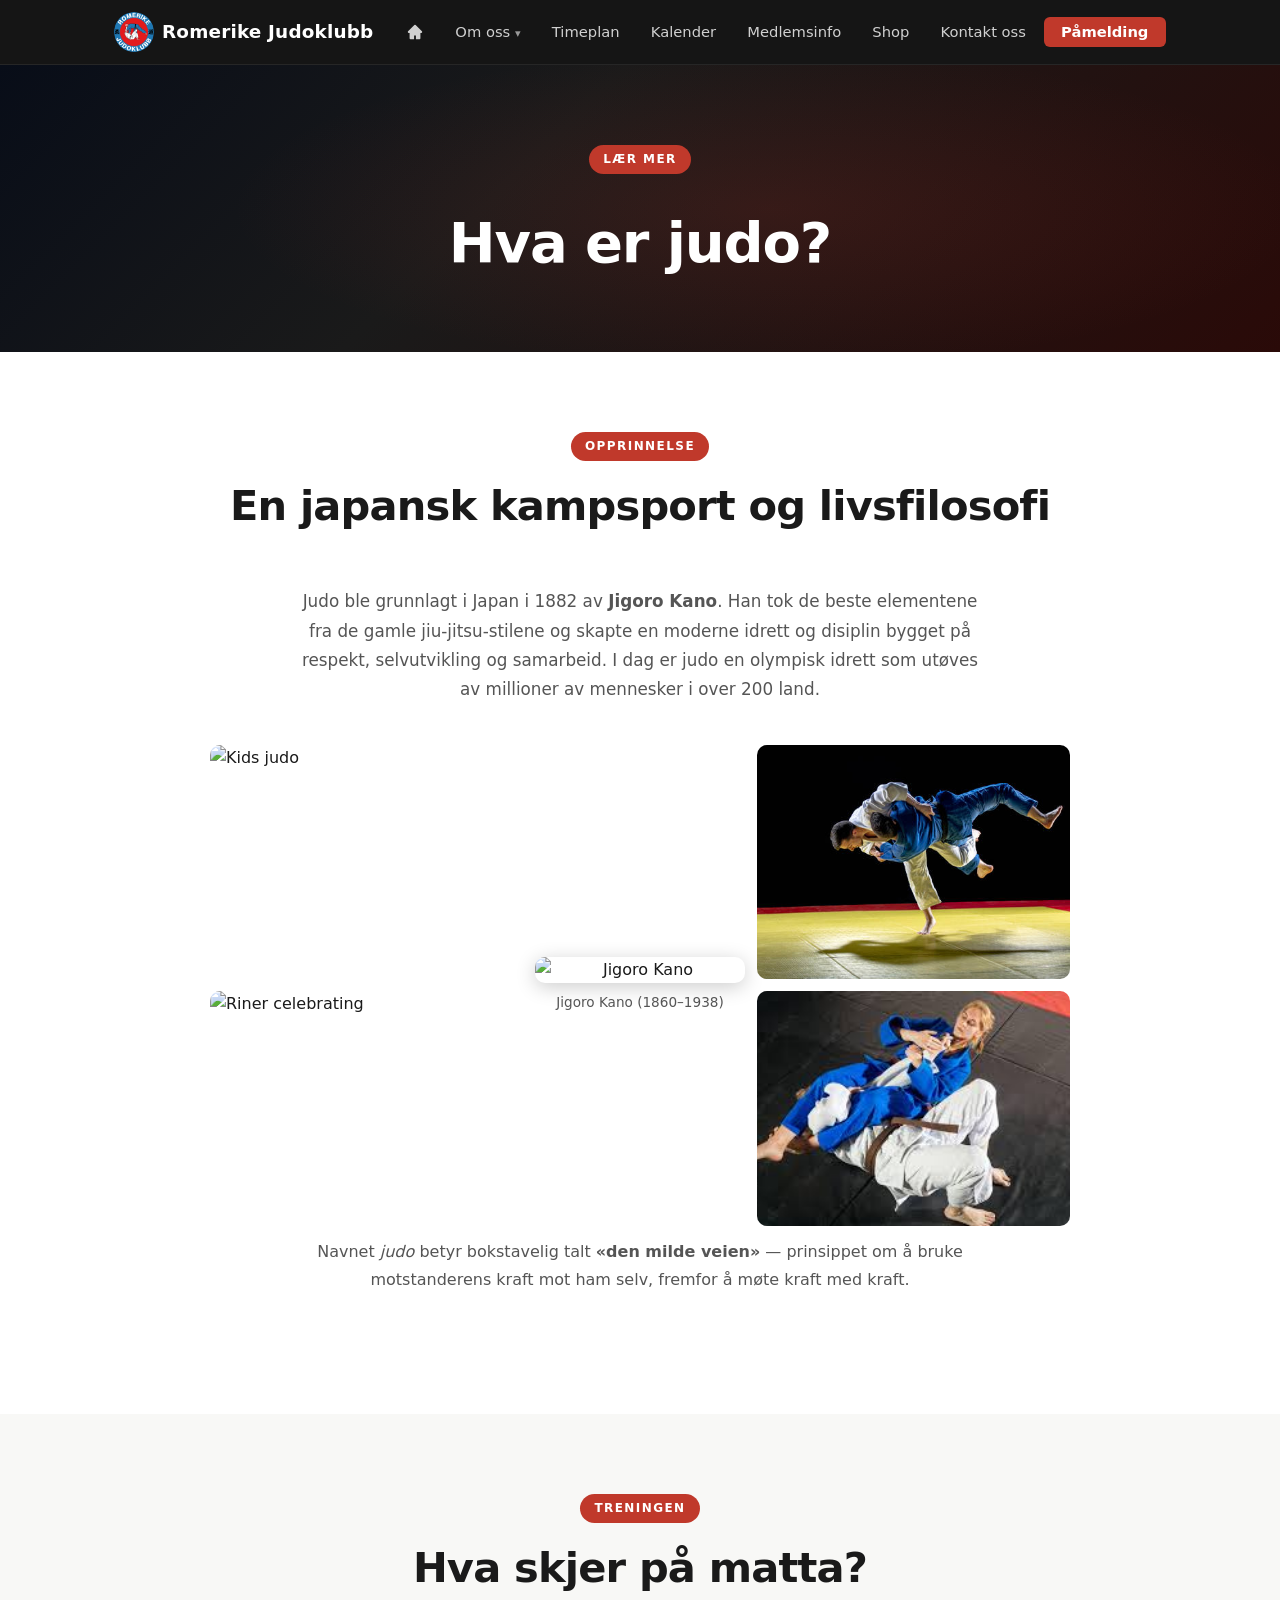
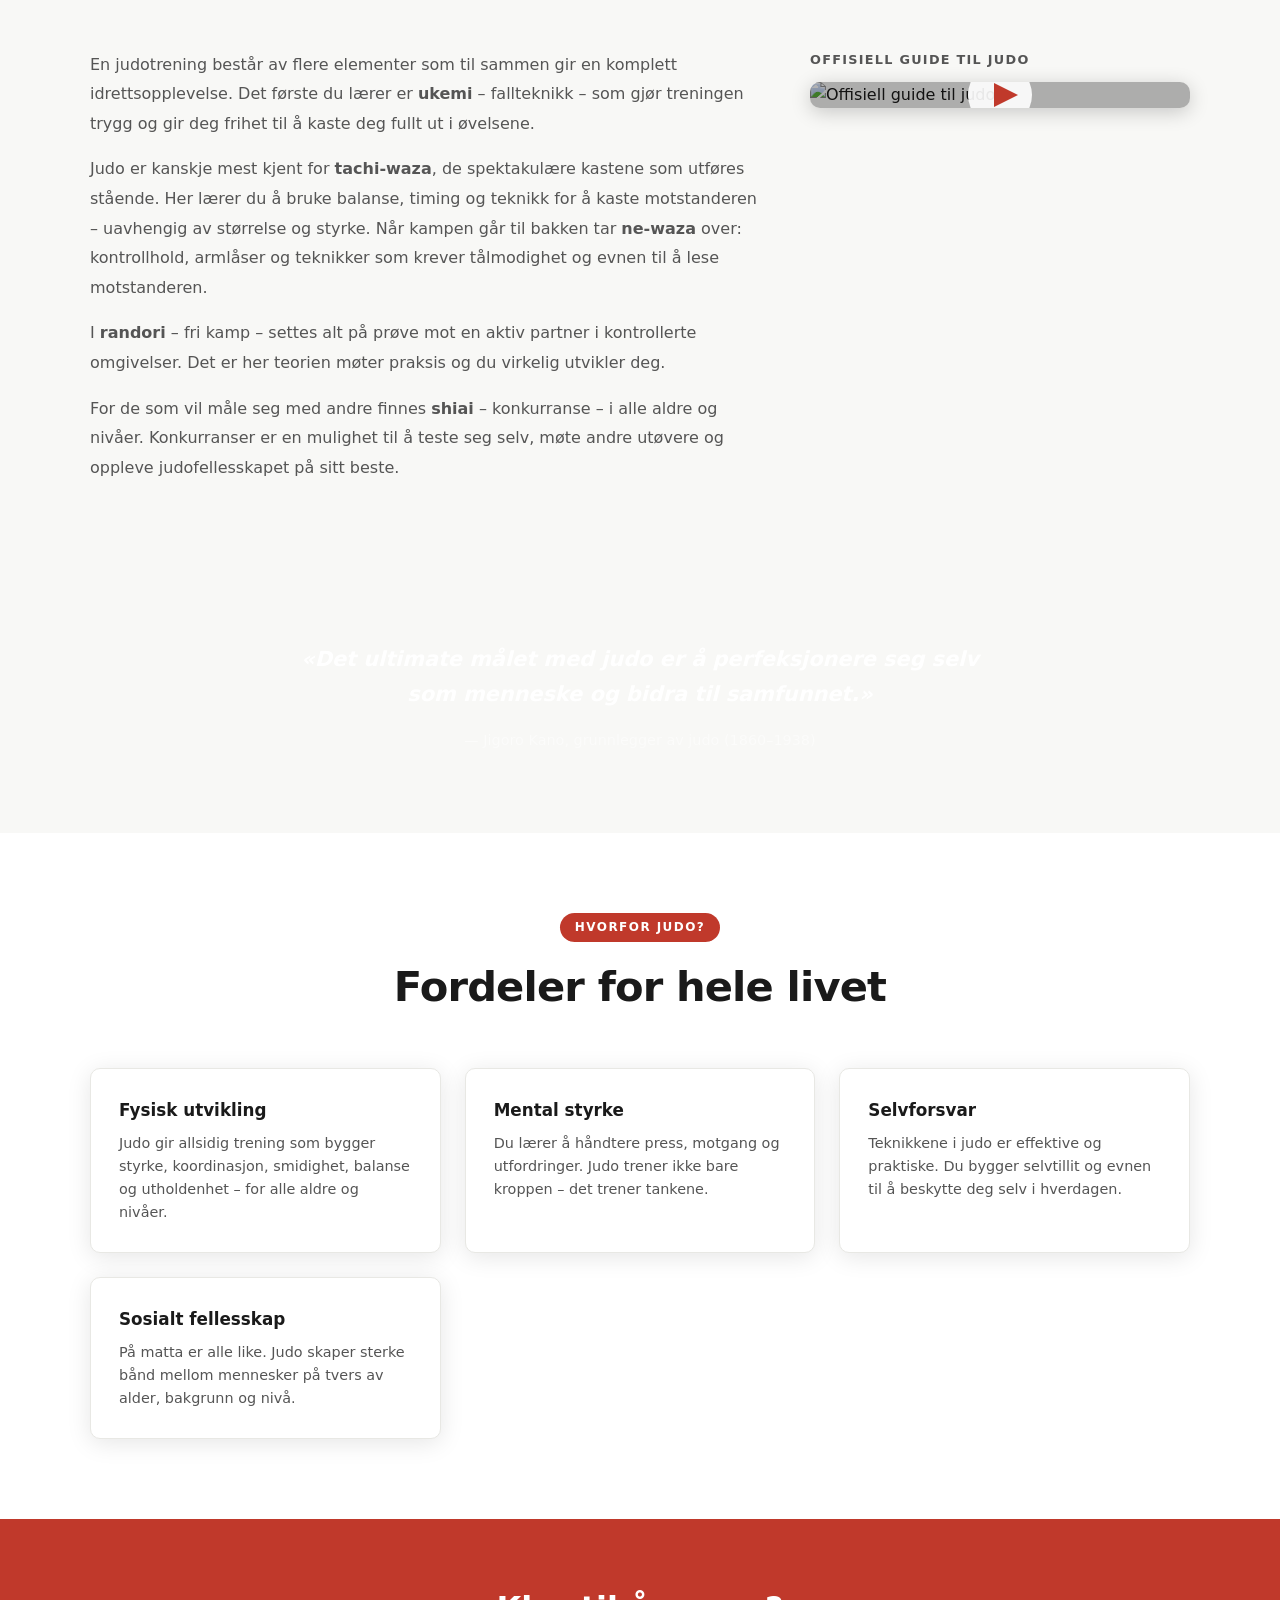
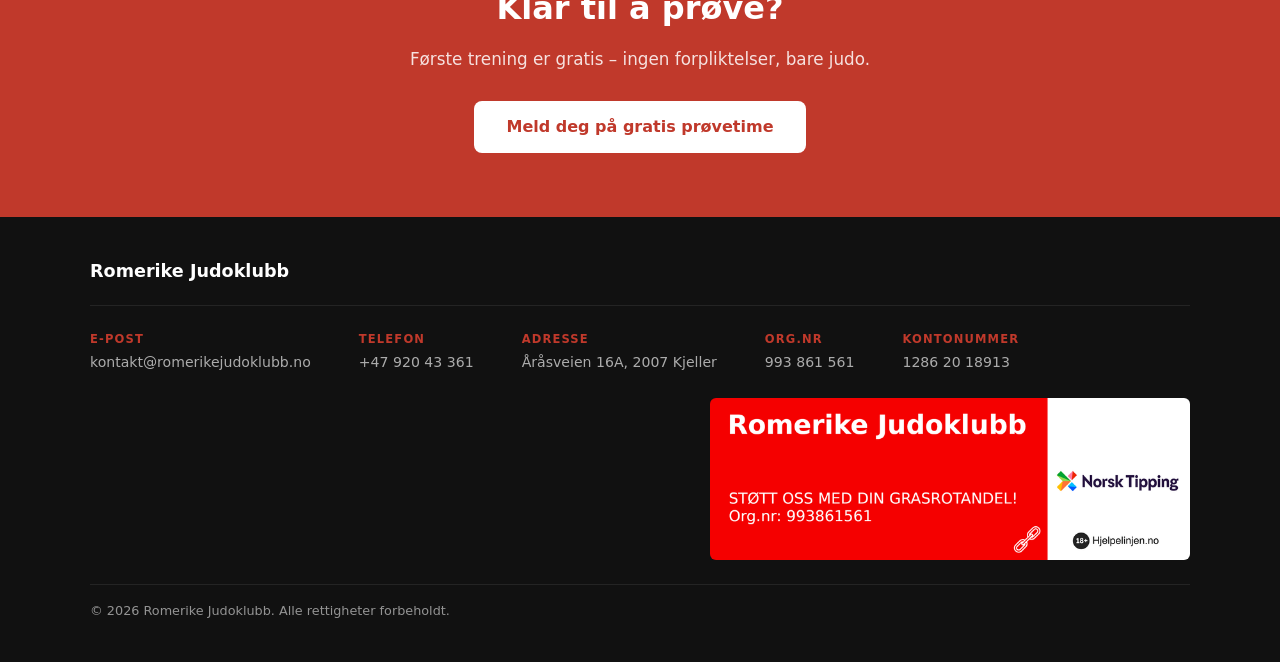
==== hva-er-judo.html @ b5ea3212 "Fix spelling: kasteinnene -> kastene" ====
<!DOCTYPE html>
<html lang="no">
<head>
  <meta charset="UTF-8" />
  <meta name="viewport" content="width=device-width, initial-scale=1.0" />
  <title>Hva er judo? – Romerike Judoklubb</title>
  <link rel="stylesheet" href="style.css" />
  <style>
    /* ── Founder photo gallery ── */
    .founder-gallery {
      display: flex;
      gap: 12px;
      align-items: center;
      justify-content: center;
      max-width: 860px;
      margin: 0 auto 12px;
    }

    .founder-side {
      display: flex;
      flex-direction: column;
      gap: 12px;
      flex: 1;
    }

    .founder-side img {
      width: 100%;
      border-radius: var(--radius);
      object-fit: cover;
      aspect-ratio: 4/3;
      display: block;
    }

    .founder-center {
      flex: 0 0 210px;
      text-align: center;
      margin: 0;
    }

    .founder-center img {
      width: 100%;
      border-radius: var(--radius);
      box-shadow: 0 4px 20px rgba(0,0,0,0.2);
      object-fit: cover;
      display: block;
    }

    .founder-center figcaption {
      margin-top: 0.6rem;
      font-size: 0.85rem;
      color: var(--grey);
    }

    .founder-bottom {
      text-align: center;
      max-width: 860px;
      margin: 0 auto 2.5rem;
    }

    .founder-bottom img {
      width: calc(50% - 6px);
      border-radius: var(--radius);
      object-fit: cover;
      aspect-ratio: 4/3;
    }

    @media (max-width: 600px) {
      .founder-gallery { flex-wrap: wrap; }
      .founder-center { flex: 0 0 160px; }
      .founder-bottom img { width: 100%; }
    }

    /* ── Training text + video split ── */
    .training-text-split {
      display: flex;
      gap: 3rem;
      align-items: flex-start;
    }

    .training-text p {
      color: var(--grey);
      font-size: 1rem;
      line-height: 1.85;
      margin-bottom: 1rem;
    }

    .training-text p:last-child { margin-bottom: 0; }

    .training-video {
      flex: 0 0 380px;
    }

    .training-video-label {
      font-size: 0.8rem;
      font-weight: 700;
      text-transform: uppercase;
      letter-spacing: 0.1em;
      color: var(--grey);
      margin-bottom: 0.75rem;
    }

    @media (max-width: 800px) {
      .training-text-split { flex-direction: column; }
      .training-video { flex: 0 0 auto; width: 100%; }
    }

    /* ── Etymology block ── */
    .etymology {
      display: flex;
      gap: 2rem;
      justify-content: center;
      flex-wrap: wrap;
      margin: 2.5rem 0;
    }

    .etymology-card {
      background: var(--dark);
      color: var(--white);
      border-radius: var(--radius);
      padding: 2rem 2.5rem;
      text-align: center;
      flex: 1;
      min-width: 200px;
      max-width: 260px;
    }

    .etymology-kanji {
      font-size: 3.5rem;
      font-weight: 900;
      color: var(--red);
      line-height: 1;
      margin-bottom: 0.5rem;
    }

    .etymology-word {
      font-size: 1.2rem;
      font-weight: 700;
      margin-bottom: 0.25rem;
    }

    .etymology-meaning {
      color: rgba(255,255,255,0.6);
      font-size: 0.9rem;
    }

    /* ── Values grid ── */
    .values-grid {
      display: grid;
      grid-template-columns: repeat(auto-fill, minmax(200px, 1fr));
      gap: 1.25rem;
    }

    .value-card {
      background: rgba(255,255,255,0.05);
      border: 1px solid rgba(255,255,255,0.08);
      border-radius: var(--radius);
      padding: 1.5rem;
      text-align: center;
    }

    .value-icon {
      font-size: 2rem;
      margin-bottom: 0.75rem;
    }

    .value-name {
      font-size: 1rem;
      font-weight: 700;
      color: var(--white);
      margin-bottom: 0.3rem;
    }

    .value-desc {
      font-size: 0.82rem;
      color: rgba(255,255,255,0.55);
      line-height: 1.5;
    }

    /* ── Training blocks ── */
    .training-grid {
      display: grid;
      grid-template-columns: repeat(auto-fill, minmax(260px, 1fr));
      gap: 1.5rem;
    }

    .training-card {
      background: var(--white);
      border: 1px solid var(--light-grey);
      border-radius: var(--radius);
      box-shadow: var(--shadow);
      padding: 1.75rem;
    }

    .training-card h3 {
      font-size: 1.05rem;
      font-weight: 800;
      margin-bottom: 0.5rem;
      color: var(--dark);
    }

    .training-card p {
      font-size: 0.9rem;
      color: var(--grey);
      line-height: 1.6;
    }

    .training-label {
      display: inline-block;
      background: var(--red);
      color: white;
      font-size: 0.7rem;
      font-weight: 700;
      padding: 0.15rem 0.6rem;
      border-radius: 20px;
      margin-bottom: 0.75rem;
      letter-spacing: 0.05em;
      text-transform: uppercase;
    }

    /* ── Founder quote ── */
    .founder-quote {
      max-width: 720px;
      margin: 0 auto;
      text-align: center;
    }

    .founder-quote blockquote {
      font-size: 1.3rem;
      font-weight: 600;
      line-height: 1.65;
      color: var(--white);
      margin-bottom: 1rem;
      font-style: italic;
    }

    .founder-quote cite {
      color: rgba(255,255,255,0.5);
      font-size: 0.9rem;
      font-style: normal;
    }

    /* ── CTA strip ── */
    .cta-strip {
      text-align: center;
      padding: 4rem 1.5rem;
      background: var(--red);
    }

    .cta-strip h2 {
      color: var(--white);
      font-size: 2rem;
      margin-bottom: 0.75rem;
    }

    .cta-strip p {
      color: rgba(255,255,255,0.85);
      margin-bottom: 1.75rem;
      font-size: 1.05rem;
    }

    .btn-white {
      background: var(--white);
      color: var(--red);
      font-weight: 700;
      padding: 0.8rem 2rem;
      border-radius: 8px;
      font-size: 1rem;
      display: inline-block;
      transition: opacity 0.2s;
    }

    .btn-white:hover { opacity: 0.9; }

    @media (max-width: 480px) {
      .values-grid { grid-template-columns: 1fr 1fr; }
      .training-grid { grid-template-columns: 1fr; }
      .etymology-card { max-width: 100%; }
      .founder-quote blockquote { font-size: 1.1rem; }
    }
  </style>
</head>
<body>

  <!-- NAVIGATION -->
  <nav id="navbar">
    <div class="nav-inner">
      <a class="logo" href="index.html">
        <img src="pictures/logo.webp" alt="Romerike Judoklubb" class="logo-img" />
        Romerike Judoklubb
      </a>
      <button class="burger" id="burger" aria-label="Meny">&#9776;</button>
      <ul class="nav-links" id="nav-links">
        <li><a href="index.html" class="nav-home" aria-label="Hjem"><svg xmlns="http://www.w3.org/2000/svg" width="18" height="18" viewBox="0 0 20 20" fill="currentColor" aria-hidden="true"><path d="M10.707 2.293a1 1 0 0 0-1.414 0l-7 7A1 1 0 0 0 3 11h1v6a1 1 0 0 0 1 1h4v-4h2v4h4a1 1 0 0 0 1-1v-6h1a1 1 0 0 0 .707-1.707l-7-7z"/></svg><span class="nav-home-text">Hjem</span></a></li>
        <li class="dropdown">
          <a href="index.html#om-oss" class="dropdown-toggle">Om oss <span class="dropdown-arrow">▾</span></a>
          <ul class="dropdown-menu">
            <li><a href="kurs.html">Partioversikt</a></li>
            <li><a href="team.html">Våre trenere</a></li>
            <li><a href="hva-er-judo.html">Hva er judo?</a></li>
          </ul>
        </li>
        <li><a href="index.html#treninger">Timeplan</a></li>
        <li><a href="kalender.html">Kalender</a></li>
        <li><a href="klubbinfo.html">Medlemsinfo</a></li>
        <li><a href="shop.html">Shop</a></li>
        <li><a href="index.html#kontakt">Kontakt oss</a></li>
        <li><a href="signup.html" class="btn-nav">Påmelding</a></li>
      </ul>
    </div>
  </nav>

  <!-- PAGE HEADER -->
  <div class="page-header">
    <span class="label">Lær mer</span>
    <h1>Hva er judo?</h1>
  </div>

  <!-- INTRO -->
  <section class="section">
    <div class="container">
      <div class="section-header">
        <span class="label">Opprinnelse</span>
        <h2>En japansk kampsport og livsfilosofi</h2>
      </div>
      <p style="max-width:680px;margin:0 auto 2.5rem;text-align:center;color:var(--grey);font-size:1.05rem;line-height:1.75">
        Judo ble grunnlagt i Japan i 1882 av <strong>Jigoro Kano</strong>. Han tok de beste elementene fra de gamle jiu-jitsu-stilene og skapte en moderne idrett og disiplin bygget på respekt, selvutvikling og samarbeid. I dag er judo en olympisk idrett som utøves av millioner av mennesker i over 200 land.
      </p>
      <div class="founder-gallery">
        <div class="founder-side">
          <img src="pictures/kids judo.jpg" alt="Kids judo" />
          <img src="pictures/Riner celebrating.jpg" alt="Riner celebrating" />
        </div>
        <figure class="founder-center">
          <img src="pictures/Portrait_of_late_Mr._Kano.jpg" alt="Jigoro Kano" />
          <figcaption>Jigoro Kano (1860–1938)</figcaption>
        </figure>
        <div class="founder-side">
          <img src="pictures/original.jpg" alt="Judo" />
          <img src="pictures/woman newaza.jpg" alt="Ne-waza" />
        </div>
      </div>


      <p style="max-width:680px;margin:0 auto 2.5rem;text-align:center;color:var(--grey);line-height:1.75">
        Navnet <em>judo</em> betyr bokstavelig talt <strong>«den milde veien»</strong> — prinsippet om å bruke motstanderens kraft mot ham selv, fremfor å møte kraft med kraft.
      </p>

    </div>
  </section>

  <!-- WHAT HAPPENS IN TRAINING -->
  <section class="section" style="background:var(--off-white,#f8f8f8)">
    <div class="container">
      <div class="section-header">
        <span class="label">Treningen</span>
        <h2>Hva skjer på matta?</h2>
      </div>
      <div class="training-text-split">
        <div class="training-text">
          <p>En judotrening består av flere elementer som til sammen gir en komplett idrettsopplevelse. Det første du lærer er <strong>ukemi</strong> – fallteknikk – som gjør treningen trygg og gir deg frihet til å kaste deg fullt ut i øvelsene.</p>
          <p>Judo er kanskje mest kjent for <strong>tachi-waza</strong>, de spektakulære kastene som utføres stående. Her lærer du å bruke balanse, timing og teknikk for å kaste motstanderen – uavhengig av størrelse og styrke. Når kampen går til bakken tar <strong>ne-waza</strong> over: kontrollhold, armlåser og teknikker som krever tålmodighet og evnen til å lese motstanderen.</p>
          <p>I <strong>randori</strong> – fri kamp – settes alt på prøve mot en aktiv partner i kontrollerte omgivelser. Det er her teorien møter praksis og du virkelig utvikler deg.</p>
          <p>For de som vil måle seg med andre finnes <strong>shiai</strong> – konkurranse – i alle aldre og nivåer. Konkurranser er en mulighet til å teste seg selv, møte andre utøvere og oppleve judofellesskapet på sitt beste.</p>
        </div>
        <div class="training-video">
          <p class="training-video-label">Offisiell guide til judo</p>
          <a href="https://youtu.be/pgfKasoI5yc?si=udXyjwF_jrz9IgHr" target="_blank" rel="noopener"
             style="display:block;position:relative;border-radius:var(--radius);overflow:hidden;box-shadow:0 4px 20px rgba(0,0,0,0.2);">
            <img src="https://img.youtube.com/vi/pgfKasoI5yc/maxresdefault.jpg" alt="Offisiell guide til judo"
                 style="width:100%;display:block;" />
            <span style="position:absolute;inset:0;display:flex;align-items:center;justify-content:center;background:rgba(0,0,0,0.3);">
              <svg width="64" height="64" viewBox="0 0 64 64" fill="none" xmlns="http://www.w3.org/2000/svg">
                <circle cx="32" cy="32" r="32" fill="rgba(255,255,255,0.9)"/>
                <polygon points="26,20 50,32 26,44" fill="#c0392b"/>
              </svg>
            </span>
          </a>
        </div>
      </div>
    </div>
  </section>


  <!-- FOUNDER QUOTE -->
  <section class="section section-dark">
    <div class="container">
      <div class="founder-quote">
        <blockquote>
          «Det ultimate målet med judo er å perfeksjonere seg selv som menneske og bidra til samfunnet.»
        </blockquote>
        <cite>— Jigoro Kano, grunnlegger av judo (1860–1938)</cite>
      </div>
    </div>
  </section>


  <!-- BENEFITS -->
  <section class="section">
    <div class="container">
      <div class="section-header">
        <span class="label">Hvorfor judo?</span>
        <h2>Fordeler for hele livet</h2>
      </div>
      <div class="training-grid">
        <div class="training-card">
          <h3>Fysisk utvikling</h3>
          <p>Judo gir allsidig trening som bygger styrke, koordinasjon, smidighet, balanse og utholdenhet – for alle aldre og nivåer.</p>
        </div>
        <div class="training-card">
          <h3>Mental styrke</h3>
          <p>Du lærer å håndtere press, motgang og utfordringer. Judo trener ikke bare kroppen – det trener tankene.</p>
        </div>
        <div class="training-card">
          <h3>Selvforsvar</h3>
          <p>Teknikkene i judo er effektive og praktiske. Du bygger selvtillit og evnen til å beskytte deg selv i hverdagen.</p>
        </div>
        <div class="training-card">
          <h3>Sosialt fellesskap</h3>
          <p>På matta er alle like. Judo skaper sterke bånd mellom mennesker på tvers av alder, bakgrunn og nivå.</p>
        </div>
      </div>
    </div>
  </section>

  <!-- CTA -->
  <div class="cta-strip">
    <h2>Klar til å prøve?</h2>
    <p>Første trening er gratis – ingen forpliktelser, bare judo.</p>
    <a href="signup.html" class="btn-white">Meld deg på gratis prøvetime</a>
  </div>

  <!-- FOOTER -->
  <footer>
    <div class="container footer-inner">
      <div class="footer-top">
        <div class="footer-logo">Romerike Judoklubb</div>
      </div>
      <div class="footer-contact">
        <div class="footer-contact-item">
          <span class="footer-contact-label">E-post</span>
          <a href="mailto:kontakt@romerikejudoklubb.no">kontakt@romerikejudoklubb.no</a>
        </div>
        <div class="footer-contact-item">
          <span class="footer-contact-label">Telefon</span>
          <a href="tel:+4792043361">+47 920 43 361</a>
        </div>
        <div class="footer-contact-item">
          <span class="footer-contact-label">Adresse</span>
          <span>Åråsveien 16A, 2007 Kjeller</span>
        </div>
        <div class="footer-contact-item">
          <span class="footer-contact-label">Org.nr</span>
          <span>993 861 561</span>
        </div>
        <div class="footer-contact-item">
          <span class="footer-contact-label">Kontonummer</span>
          <span>1286 20 18913</span>
        </div>
      </div>
      <a href="https://www.norsk-tipping.no/grasrotandelen/din-mottaker/993861561" target="_blank" rel="noopener" class="footer-grasrot">
        <img src="pictures/Grasrot+Plakat+Liggende.webp" alt="Støtt oss med din Grasrotandel – Norsk Tipping" />
      </a>
      <p class="footer-copy">&copy; 2026 Romerike Judoklubb. Alle rettigheter forbeholdt.</p>
    </div>
  </footer>

  <script src="script.js"></script>
</body>
</html>
---- style.css ----
/* ===== RESET & BASE ===== */
*, *::before, *::after { box-sizing: border-box; margin: 0; padding: 0; }

:root {
  --red:    #c0392b;
  --red-dk: #96281b;
  --white:  #ffffff;
  --off-white: #f8f8f6;
  --dark:   #1a1a1a;
  --dark2:  #111111;
  --grey:   #555555;
  --light-grey: #e8e8e4;
  --radius: 10px;
  --shadow: 0 4px 24px rgba(0,0,0,0.10);
}

html { scroll-behavior: smooth; }

body {
  font-family: 'Segoe UI', system-ui, sans-serif;
  color: var(--dark);
  background: var(--white);
  line-height: 1.6;
}

a { color: inherit; text-decoration: none; }
img { max-width: 100%; }

/* ===== NAVBAR ===== */
#navbar {
  position: sticky;
  top: 0;
  z-index: 100;
  background: rgba(17, 17, 17, 0.98);
  border-bottom: 1px solid rgba(255,255,255,0.07);
}

.nav-inner {
  max-width: 1100px; margin: 0 auto;
  display: flex; align-items: center; justify-content: space-between;
  padding: 0 1.5rem; height: 64px;
}

.logo {
  color: var(--white); font-weight: 700; font-size: 1.15rem;
  display: flex; align-items: center; gap: 0.5rem;
  letter-spacing: 0.01em;
}

.logo-icon { color: var(--red); font-size: 0.7rem; }

.logo-img { height: 40px; width: 40px; object-fit: contain; border-radius: 50%; }

.nav-links {
  display: flex; align-items: center; gap: 0.25rem;
  list-style: none;
}

.nav-links a {
  color: rgba(255,255,255,0.8); padding: 0.4rem 0.85rem;
  border-radius: 6px; font-size: 0.92rem; transition: color 0.2s;
}

.nav-links a:hover { color: var(--white); }

.dropdown { position: relative; }

.dropdown-arrow { font-size: 0.7rem; opacity: 0.7; }

.dropdown-menu {
  display: none;
  position: absolute;
  top: 100%;
  left: 0;
  background: rgba(17,17,17,0.98);
  border: 1px solid rgba(255,255,255,0.08);
  border-radius: 8px;
  padding: 0.4rem 0;
  padding-top: 12px;
  min-width: 160px;
  list-style: none;
  z-index: 200;
  box-shadow: 0 8px 24px rgba(0,0,0,0.4);
}

.dropdown:hover .dropdown-menu { display: block; }

.dropdown-menu a {
  display: block;
  padding: 0.5rem 1rem;
  color: rgba(255,255,255,0.8);
  font-size: 0.9rem;
  white-space: nowrap;
  border-radius: 0;
}

.dropdown-menu a:hover {
  color: var(--white);
  background: rgba(255,255,255,0.06);
}

.nav-home { display: flex !important; align-items: center; gap: 0.4rem; }
.nav-home svg { flex-shrink: 0; }
.nav-home-text { display: none; }

.btn-nav {
  background: var(--red) !important; color: var(--white) !important;
  padding: 0.4rem 1.1rem !important; border-radius: 6px !important;
  font-weight: 600 !important;
}

.btn-nav:hover { background: var(--red-dk) !important; }

.burger {
  display: none; background: none; border: none;
  color: white; font-size: 1.5rem; cursor: pointer;
}

/* ===== BUTTONS ===== */
.btn {
  display: inline-block; padding: 0.75rem 1.8rem;
  border-radius: 8px; font-weight: 600; font-size: 1rem;
  cursor: pointer; transition: all 0.2s;
}

.btn-primary {
  background: var(--red); color: var(--white);
}
.btn-primary:hover { background: var(--red-dk); transform: translateY(-1px); }

.btn-outline {
  background: transparent; color: var(--white);
  border: 2px solid rgba(255,255,255,0.7);
}
.btn-outline:hover { border-color: white; background: rgba(255,255,255,0.08); }

.btn-outline-red {
  background: transparent; color: var(--red);
  border: 2px solid var(--red);
}
.btn-outline-red:hover { background: var(--red); color: var(--white); }

/* ===== HERO ===== */
#hero {
  position: relative;
  min-height: 100vh;
  display: flex; align-items: center; justify-content: center;
  background:
    linear-gradient(to bottom, rgba(0,0,0,0.35) 0%, rgba(0,0,0,0.6) 100%),
    url('pictures/Hero.jpeg') center/cover no-repeat;
  overflow: hidden;
}

.hero-content {
  position: relative; z-index: 2;
  text-align: center;
  padding: 2rem 1.5rem;
  max-width: 700px;
}

.hero-sub {
  color: var(--red); font-size: 0.95rem; font-weight: 600;
  letter-spacing: 0.15em; text-transform: uppercase; margin-bottom: 0.75rem;
}

.hero-content h1 {
  font-size: clamp(2.8rem, 7vw, 5.5rem);
  font-weight: 900; color: var(--white);
  line-height: 1.05; margin-bottom: 1.25rem;
  letter-spacing: -0.02em;
}

.hero-desc {
  color: rgba(255,255,255,0.75); font-size: 1.1rem;
  margin-bottom: 2.25rem; line-height: 1.7;
}

.hero-btns { display: flex; gap: 1rem; justify-content: center; flex-wrap: wrap; }

.hero-scroll {
  position: absolute; bottom: 2rem; left: 50%; transform: translateX(-50%);
  color: rgba(255,255,255,0.3); font-size: 1.4rem;
  animation: bounce 2s infinite;
}

@keyframes bounce {
  0%, 100% { transform: translateX(-50%) translateY(0); }
  50% { transform: translateX(-50%) translateY(8px); }
}

/* ===== SECTION BASE ===== */
.section { padding: 5rem 1.5rem; }
.section-dark { background: var(--off-white); }

.container { max-width: 1100px; margin: 0 auto; }
.container-wide { max-width: 1400px; margin: 0 auto; }

.section-header {
  text-align: center; margin-bottom: 3rem;
}

.label {
  display: inline-block;
  background: var(--red); color: white;
  font-size: 0.75rem; font-weight: 700;
  letter-spacing: 0.12em; text-transform: uppercase;
  padding: 0.3rem 0.9rem; border-radius: 20px;
  margin-bottom: 0.75rem;
}

.section-header h2 {
  font-size: clamp(1.8rem, 4vw, 2.6rem);
  font-weight: 800; letter-spacing: -0.02em;
}

/* ===== ABOUT ===== */
.about-grid {
  display: grid; grid-template-columns: 1fr 1fr; gap: 4rem;
  align-items: start;
}

.about-text p { color: var(--grey); margin-bottom: 1rem; }

.checkmarks { list-style: none; margin-top: 1.25rem; }
.checkmarks li {
  padding: 0.35rem 0; padding-left: 1.6rem; position: relative;
  color: var(--dark); font-weight: 500;
}
.checkmarks li::before {
  content: '✓'; position: absolute; left: 0;
  color: var(--red); font-weight: 700;
}

.about-stats {
  display: grid; grid-template-columns: 1fr 1fr; gap: 1.25rem;
}

.stat {
  background: var(--off-white); border-radius: var(--radius);
  padding: 1.5rem 1.25rem; text-align: center;
  border: 1px solid var(--light-grey);
}

.stat-num {
  display: block; font-size: 2.4rem; font-weight: 900;
  color: var(--red); line-height: 1;
}

.stat-label {
  display: block; font-size: 0.82rem; color: var(--grey);
  margin-top: 0.4rem; font-weight: 500;
}

/* ===== SCHEDULE ===== */
.schedule {
  display: grid;
  grid-template-columns: repeat(7, 1fr);
  gap: 1.25rem;
  overflow-x: auto;
  padding-bottom: 0.5rem;
}

.schedule-card {
  min-width: 130px;
}

.schedule-card {
  background: var(--white); border-radius: var(--radius);
  box-shadow: var(--shadow); overflow: hidden;
  border: 1px solid var(--light-grey);
}

.day {
  background: var(--dark2); color: var(--white);
  padding: 0.75rem 1.1rem; font-weight: 700; font-size: 0.95rem;
  letter-spacing: 0.03em;
}

.sessions { padding: 0.75rem 1.1rem; display: flex; flex-direction: column; gap: 0.75rem; }

.session { border-left: 3px solid var(--red); padding-left: 0.75rem; }

.time {
  display: block; font-size: 0.78rem; color: var(--grey);
  font-weight: 600; margin-bottom: 0.15rem;
}

.class-name { font-size: 0.88rem; font-weight: 600; }

/* ===== CARDS ===== */
.cards {
  display: grid; grid-template-columns: repeat(auto-fill, minmax(230px, 1fr));
  gap: 1.5rem;
}

.card {
  background: var(--white); border: 1px solid var(--light-grey);
  border-radius: var(--radius); padding: 2rem 1.5rem;
  box-shadow: var(--shadow); transition: transform 0.2s, box-shadow 0.2s;
  text-align: center;
}

.card:hover { transform: translateY(-4px); box-shadow: 0 8px 32px rgba(0,0,0,0.13); }

.card-icon { font-size: 2.2rem; margin-bottom: 0.75rem; }
.card h3 { font-size: 1.15rem; font-weight: 700; margin-bottom: 0.25rem; }
.card-age {
  display: inline-block; background: var(--red); color: white;
  font-size: 0.72rem; font-weight: 700; padding: 0.2rem 0.7rem;
  border-radius: 20px; margin-bottom: 0.75rem;
}
.card p { color: var(--grey); font-size: 0.9rem; line-height: 1.6; }

/* ===== NEWS ===== */
.news-grid {
  display: grid; grid-template-columns: repeat(auto-fill, minmax(280px, 1fr));
  gap: 1.5rem;
}

.news-card {
  background: var(--white); border-radius: var(--radius);
  padding: 1.75rem; box-shadow: var(--shadow);
  border: 1px solid var(--light-grey); transition: transform 0.2s;
}
.news-card:hover { transform: translateY(-3px); }

.news-date {
  font-size: 0.75rem; font-weight: 700; color: var(--red);
  text-transform: uppercase; letter-spacing: 0.1em; margin-bottom: 0.5rem;
}

.news-card h3 { font-size: 1.05rem; font-weight: 700; margin-bottom: 0.6rem; }
.news-card p { color: var(--grey); font-size: 0.9rem; margin-bottom: 1rem; }
.news-link { color: var(--red); font-weight: 600; font-size: 0.88rem; }
.news-link:hover { text-decoration: underline; }

/* ===== CONTACT ===== */
.contact-grid {
  display: grid; grid-template-columns: 1fr 1.4fr; gap: 4rem;
  align-items: start;
}

.contact-grid--form-only {
  grid-template-columns: 1fr;
  max-width: 600px;
  margin: 0 auto;
}

.contact-item {
  display: flex; gap: 1rem; align-items: flex-start;
  margin-bottom: 1.75rem;
}

.contact-icon { font-size: 1.4rem; flex-shrink: 0; margin-top: 0.1rem; }

.contact-item strong { display: block; font-weight: 700; margin-bottom: 0.2rem; }
.contact-item p, .contact-item a { color: var(--grey); font-size: 0.95rem; }
.contact-item a:hover { color: var(--red); }

.contact-form { display: flex; flex-direction: column; gap: 1.1rem; }

.form-group { display: flex; flex-direction: column; gap: 0.35rem; }

.form-group label { font-weight: 600; font-size: 0.88rem; }

.form-group input,
.form-group textarea {
  border: 1.5px solid var(--light-grey); border-radius: 8px;
  padding: 0.7rem 1rem; font-size: 0.95rem; font-family: inherit;
  transition: border-color 0.2s; background: var(--white);
  resize: vertical;
}

.form-group input:focus,
.form-group textarea:focus {
  outline: none; border-color: var(--red);
  box-shadow: 0 0 0 3px rgba(192,57,43,0.1);
}

.form-success {
  display: none; color: #2e7d32; font-weight: 600; font-size: 0.92rem;
}

/* ===== FOOTER ===== */
footer {
  background: var(--dark2); color: rgba(255,255,255,0.55);
  padding: 2.5rem 1.5rem;
}

.footer-inner {
  display: flex; flex-direction: column;
  gap: 1.5rem;
}

.footer-top {
  display: flex; align-items: center; justify-content: space-between;
  flex-wrap: wrap; gap: 1rem;
  padding-bottom: 1.25rem;
  border-bottom: 1px solid rgba(255,255,255,0.08);
}

.footer-logo {
  color: var(--white); font-weight: 800; font-size: 1.1rem;
}

.footer-links { display: flex; gap: 1.5rem; flex-wrap: wrap; }
.footer-links a { font-size: 0.88rem; transition: color 0.2s; }
.footer-links a:hover { color: var(--white); }

.footer-contact {
  display: flex; flex-wrap: wrap; gap: 1.25rem 3rem;
}

.footer-contact-item {
  display: flex; flex-direction: column; gap: 0.2rem;
}

.footer-contact-label {
  font-size: 0.72rem; font-weight: 700; text-transform: uppercase;
  letter-spacing: 0.1em; color: var(--red);
}

.footer-contact-item a,
.footer-contact-item span:not(.footer-contact-label) {
  font-size: 0.88rem; color: rgba(255,255,255,0.65);
}

.footer-contact-item a:hover { color: var(--white); }

.footer-grasrot {
  display: block;
  max-width: 480px;
  margin-left: auto;
  border-radius: 6px;
  overflow: hidden;
  transition: opacity 0.2s;
}
.footer-grasrot:hover { opacity: 0.85; }
.footer-grasrot img { width: 100%; display: block; }

.footer-copy {
  font-size: 0.8rem;
  padding-top: 1rem;
  border-top: 1px solid rgba(255,255,255,0.08);
}


/* ===== ABOUT IMAGE ===== */
.about-img-wrap {
  position: relative; border-radius: var(--radius); overflow: hidden;
}

.about-img-placeholder {
  width: 100%; aspect-ratio: 4/3;
  background: linear-gradient(135deg, #1a1a1a, #2d2d2d);
  border-radius: var(--radius); overflow: hidden;
  position: relative; display: flex; align-items: center; justify-content: center;
}

.about-img {
  position: absolute; inset: 0; width: 100%; height: 100%;
  object-fit: cover; object-position: center;
  border-radius: var(--radius);
}

.about-img[src=""] { display: none; }

.about-stats-overlay {
  display: grid; grid-template-columns: 1fr 1fr; gap: 1px;
  margin-top: 1.25rem;
}

.about-stats-overlay .stat {
  background: var(--dark); color: white;
  border-radius: 0; padding: 1.25rem 1rem; text-align: center;
  border: none;
}

.about-stats-overlay .stat:first-child { border-radius: var(--radius) 0 0 var(--radius); }
.about-stats-overlay .stat:last-child  { border-radius: 0 var(--radius) var(--radius) 0; }

.about-stats-overlay .stat-num { color: var(--red); }
.about-stats-overlay .stat-label { color: rgba(255,255,255,0.6); }

/* ===== GALLERY ===== */
.gallery {
  display: grid;
  grid-template-columns: 2fr 1fr 1fr;
  grid-template-rows: 260px 260px;
  gap: 10px;
}

.gallery-item {
  position: relative; overflow: hidden; border-radius: var(--radius);
  background: linear-gradient(135deg, #1a1a1a, #2d2d2d);
  display: flex; align-items: center; justify-content: center;
  cursor: pointer;
}

.gallery-item img {
  position: absolute; inset: 0; width: 100%; height: 100%;
  object-fit: cover; object-position: center;
  transition: transform 0.4s ease;
}

.gallery-item img[src=""] { display: none; }

.gallery-item:hover img { transform: scale(1.06); }

.gallery-large {
  grid-row: 1 / 3;
}

/* ===== IMG HINT (shown when no image) ===== */
.img-hint {
  position: relative; z-index: 1;
  color: rgba(255,255,255,0.4); font-size: 0.82rem; font-weight: 500;
  pointer-events: none; text-align: center; padding: 0.5rem;
}



/* ===== SUB-PAGE HEADER ===== */
.page-header {
  background: linear-gradient(135deg, #080d18 0%, #1a1a1a 40%, #2a0a08 100%);
  padding: 5rem 1.5rem 4rem;
  text-align: center;
  position: relative;
}

.page-header::before {
  content: '';
  position: absolute; inset: 0;
  background: radial-gradient(ellipse 60% 80% at 60% 50%, rgba(192,57,43,0.15) 0%, transparent 70%);
}

.page-header .label,
.page-header h1 { position: relative; z-index: 1; }

.page-header h1 {
  font-size: clamp(2rem, 5vw, 3.5rem);
  font-weight: 900; color: var(--white);
  letter-spacing: -0.02em; margin-top: 0.75rem;
}

/* ===== ANIMATIONS ===== */
.fade-in {
  opacity: 0; transform: translateY(20px);
  transition: opacity 0.5s ease, transform 0.5s ease;
}
.fade-in.visible { opacity: 1; transform: translateY(0); }

/* ===== RESPONSIVE ===== */
@media (max-width: 768px) {
  .about-grid { grid-template-columns: 1fr; gap: 2.5rem; }
  .contact-grid { grid-template-columns: 1fr; gap: 2.5rem; }
  .gallery {
    grid-template-columns: 1fr 1fr;
    grid-template-rows: 180px 180px 180px;
  }
  .gallery-large { grid-row: auto; }

  .nav-links {
    display: none; flex-direction: column;
    position: absolute; top: 64px; left: 0; right: 0;
    background: rgba(17,17,17,0.98);
    padding: 1rem 1.5rem 1.5rem;
    gap: 0.25rem;
  }

  .nav-links.open { display: flex; }
  .nav-links a { display: block; padding: 0.6rem 0.85rem; }
  .burger { display: block; }
  .nav-home-text { display: inline; }

  .dropdown-menu {
    display: none;
    position: static;
    background: transparent;
    border: none;
    box-shadow: none;
    padding: 0;
    padding-left: 1rem;
  }
  .dropdown:hover .dropdown-menu { display: none; }
  .dropdown.open .dropdown-menu { display: block; }
  .dropdown-menu a { font-size: 0.88rem; opacity: 0.85; }
  .dropdown-toggle { text-align: center; width: 100%; }
}

@media (max-width: 768px) {
  .hero-content { padding: 2rem 1.5rem; }
}

@media (max-width: 480px) {
  .about-stats { grid-template-columns: 1fr 1fr; }
  .hero-btns { flex-direction: column; align-items: center; }
}
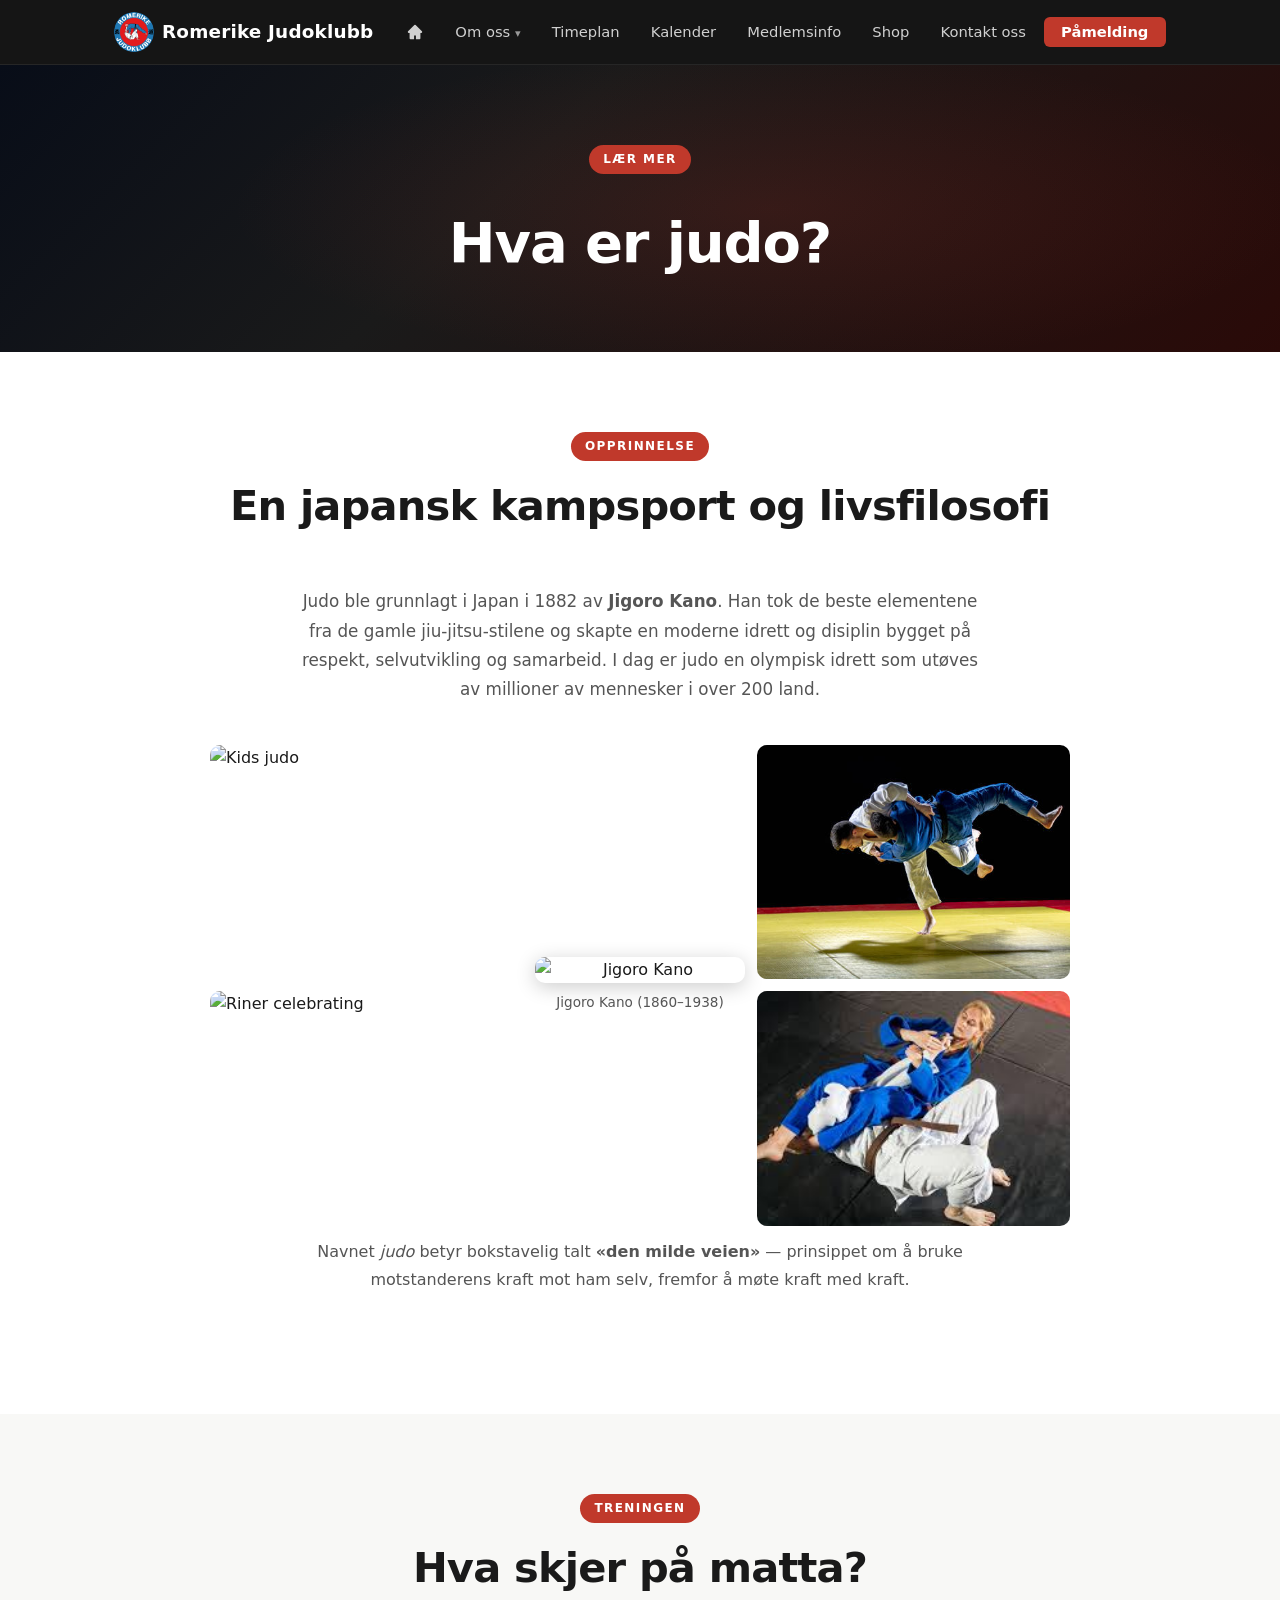
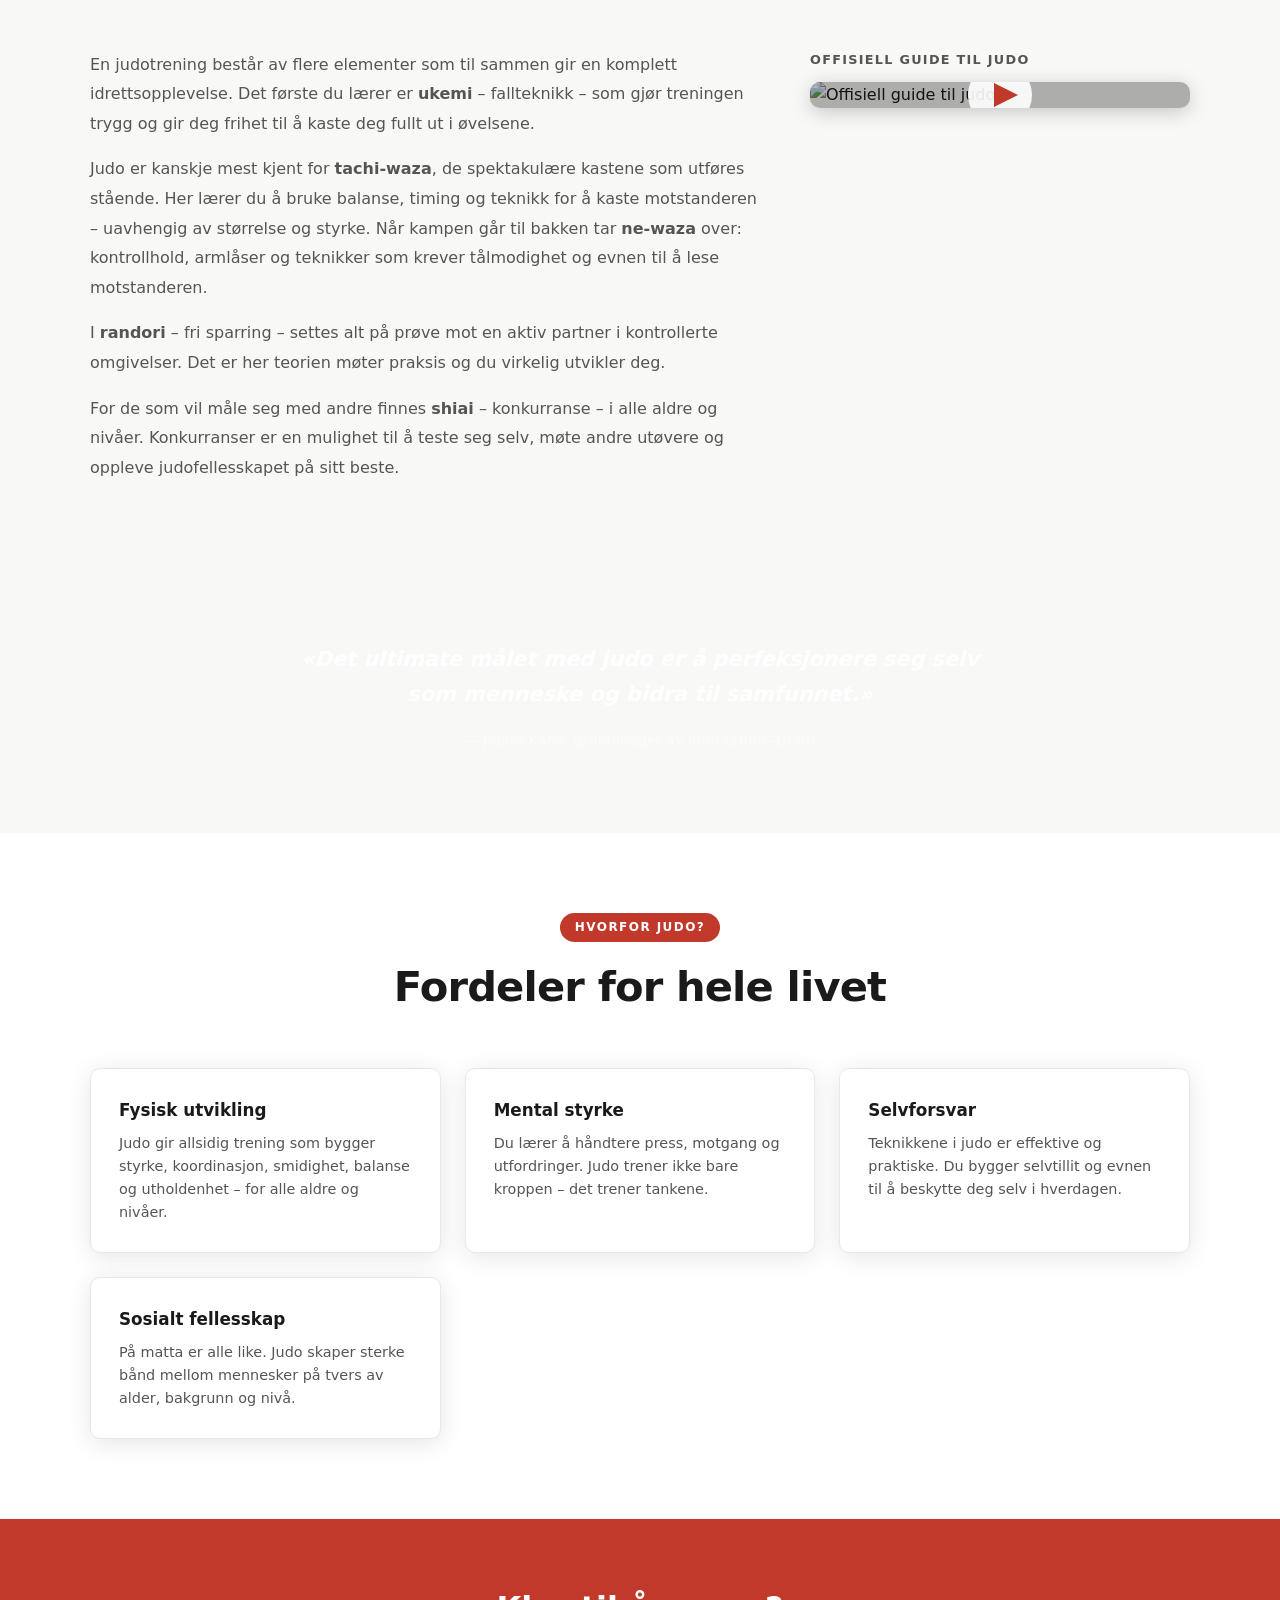
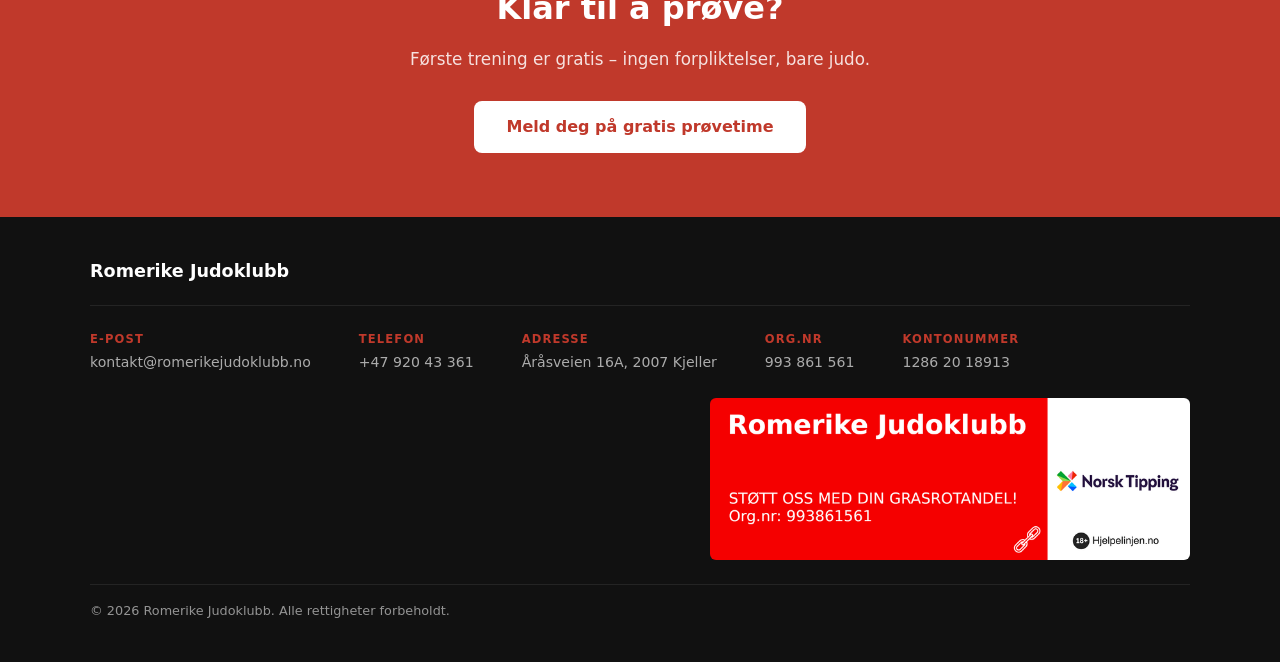
==== commit 658eb9ce: "Correct randori translation: fri kamp -> fri sparring" ====
--- a/hva-er-judo.html
+++ b/hva-er-judo.html
@@ -359,7 +359,7 @@
         <div class="training-text">
           <p>En judotrening består av flere elementer som til sammen gir en komplett idrettsopplevelse. Det første du lærer er <strong>ukemi</strong> – fallteknikk – som gjør treningen trygg og gir deg frihet til å kaste deg fullt ut i øvelsene.</p>
           <p>Judo er kanskje mest kjent for <strong>tachi-waza</strong>, de spektakulære kastene som utføres stående. Her lærer du å bruke balanse, timing og teknikk for å kaste motstanderen – uavhengig av størrelse og styrke. Når kampen går til bakken tar <strong>ne-waza</strong> over: kontrollhold, armlåser og teknikker som krever tålmodighet og evnen til å lese motstanderen.</p>
-          <p>I <strong>randori</strong> – fri kamp – settes alt på prøve mot en aktiv partner i kontrollerte omgivelser. Det er her teorien møter praksis og du virkelig utvikler deg.</p>
+          <p>I <strong>randori</strong> – fri sparring – settes alt på prøve mot en aktiv partner i kontrollerte omgivelser. Det er her teorien møter praksis og du virkelig utvikler deg.</p>
           <p>For de som vil måle seg med andre finnes <strong>shiai</strong> – konkurranse – i alle aldre og nivåer. Konkurranser er en mulighet til å teste seg selv, møte andre utøvere og oppleve judofellesskapet på sitt beste.</p>
         </div>
         <div class="training-video">
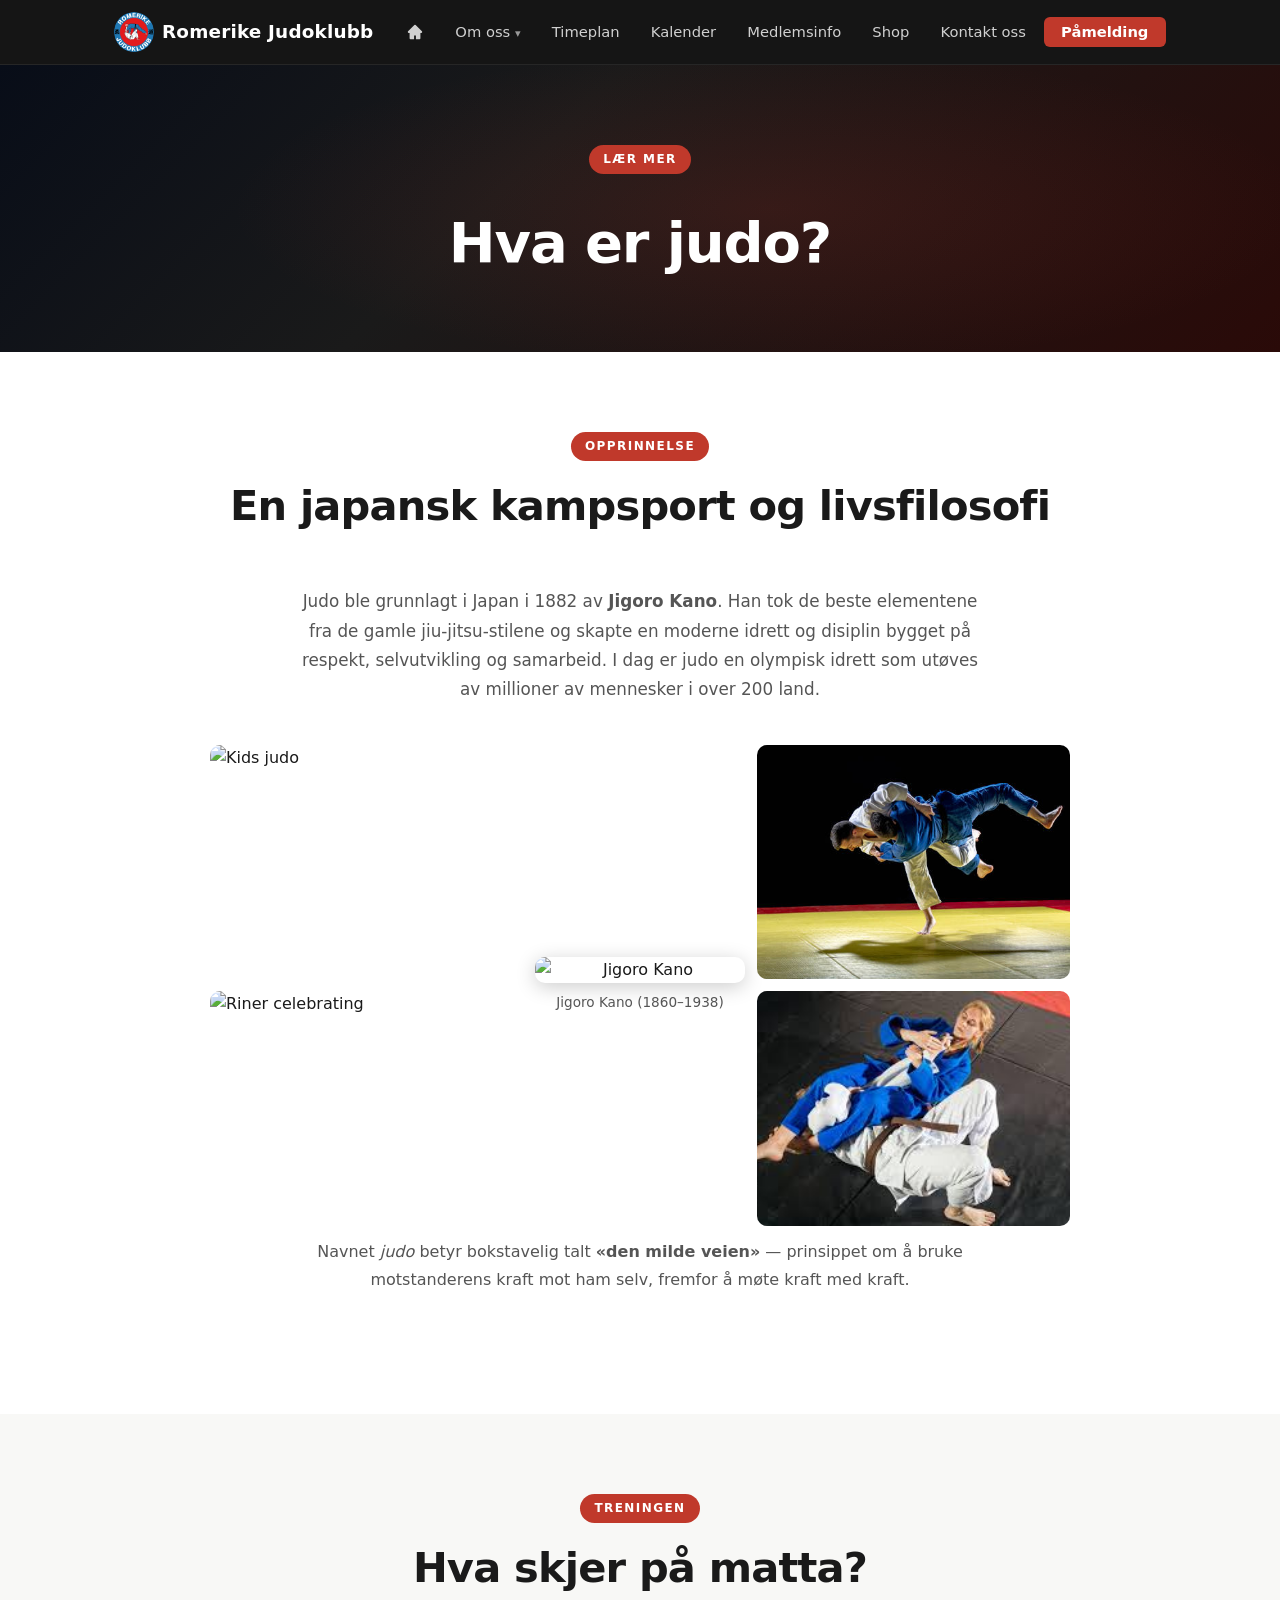
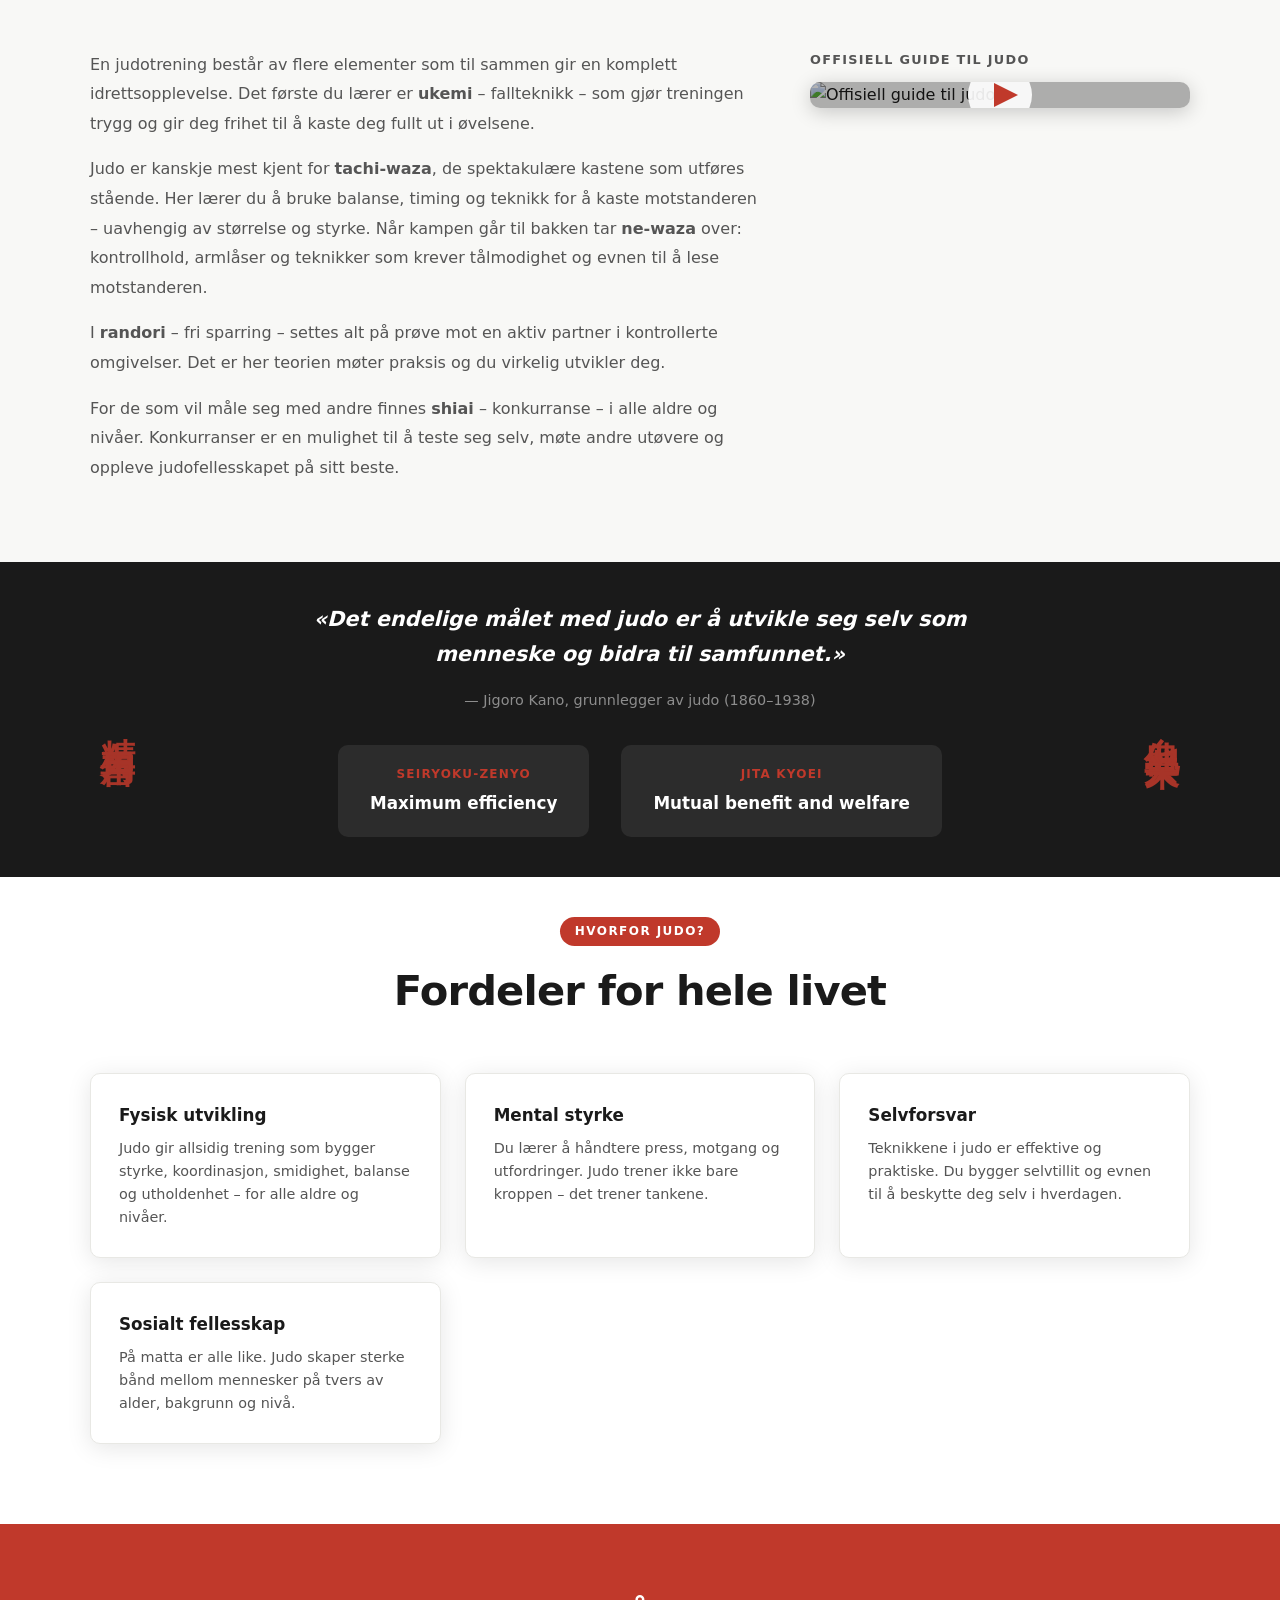
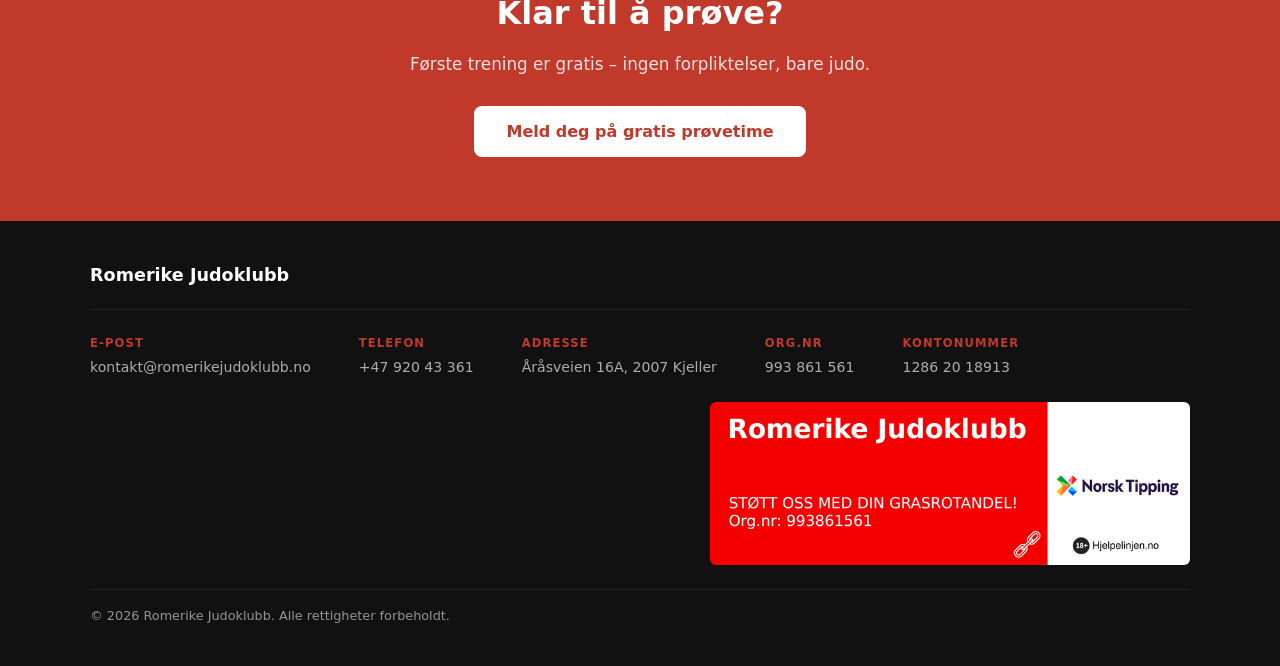
==== commit f0a2e8a6: "Restore timeplan background, keep quotes section dark via inline style" ====
--- a/hva-er-judo.html
+++ b/hva-er-judo.html
@@ -382,20 +382,33 @@
 
 
   <!-- FOUNDER QUOTE -->
-  <section class="section section-dark">
+  <section class="section" style="padding: 2.5rem 1.5rem; background: var(--dark);">
     <div class="container">
-      <div class="founder-quote">
-        <blockquote>
-          «Det ultimate målet med judo er å perfeksjonere seg selv som menneske og bidra til samfunnet.»
-        </blockquote>
-        <cite>— Jigoro Kano, grunnlegger av judo (1860–1938)</cite>
+      <div style="display:flex;align-items:center;gap:2.5rem;justify-content:center;">
+        <div style="writing-mode:vertical-rl;font-size:2.2rem;font-weight:900;color:var(--red);letter-spacing:0.15em;opacity:0.85;">精力善用</div>
+        <div class="founder-quote">
+          <blockquote>
+            «Det endelige målet med judo er å utvikle seg selv som menneske og bidra til samfunnet.»
+          </blockquote>
+          <cite>— Jigoro Kano, grunnlegger av judo (1860–1938)</cite>
+          <div style="display:flex;gap:2rem;justify-content:center;flex-wrap:wrap;margin-top:2rem;">
+            <div style="background:rgba(255,255,255,0.08);border-radius:var(--radius);padding:1.25rem 2rem;text-align:center;">
+              <div style="color:var(--red);font-size:0.75rem;font-weight:700;text-transform:uppercase;letter-spacing:0.1em;margin-bottom:0.4rem;">Seiryoku-Zenyo</div>
+              <div style="color:var(--white);font-size:1.05rem;font-weight:700;">Maximum efficiency</div>
+            </div>
+            <div style="background:rgba(255,255,255,0.08);border-radius:var(--radius);padding:1.25rem 2rem;text-align:center;">
+              <div style="color:var(--red);font-size:0.75rem;font-weight:700;text-transform:uppercase;letter-spacing:0.1em;margin-bottom:0.4rem;">Jita Kyoei</div>
+              <div style="color:var(--white);font-size:1.05rem;font-weight:700;">Mutual benefit and welfare</div>
+            </div>
+          </div>
+        </div>
+        <div style="writing-mode:vertical-lr;font-size:2.2rem;font-weight:900;color:var(--red);letter-spacing:0.15em;opacity:0.85;">自他共栄</div>
       </div>
     </div>
   </section>
 
-
   <!-- BENEFITS -->
-  <section class="section">
+  <section class="section" style="padding-top: 2.5rem;">
     <div class="container">
       <div class="section-header">
         <span class="label">Hvorfor judo?</span>
--- a/style.css
+++ b/style.css
@@ -145,14 +145,25 @@
   position: relative;
   min-height: 100vh;
   display: flex; align-items: center; justify-content: center;
-  background:
-    linear-gradient(to bottom, rgba(0,0,0,0.35) 0%, rgba(0,0,0,0.6) 100%),
-    url('pictures/Hero.jpeg') center/cover no-repeat;
+  background: #080d18;
   overflow: hidden;
 }
 
+.hero-bg {
+  position: absolute; inset: 0;
+  width: 100%; height: 100%;
+  object-fit: cover; object-position: center top;
+  z-index: 0;
+}
+
+.hero-overlay {
+  position: absolute; inset: 0;
+  background: linear-gradient(to bottom, rgba(0,0,0,0.35) 0%, rgba(0,0,0,0.6) 100%);
+  z-index: 1;
+}
+
 .hero-content {
-  position: relative; z-index: 2;
+  position: relative; z-index: 3;
   text-align: center;
   padding: 2rem 1.5rem;
   max-width: 700px;
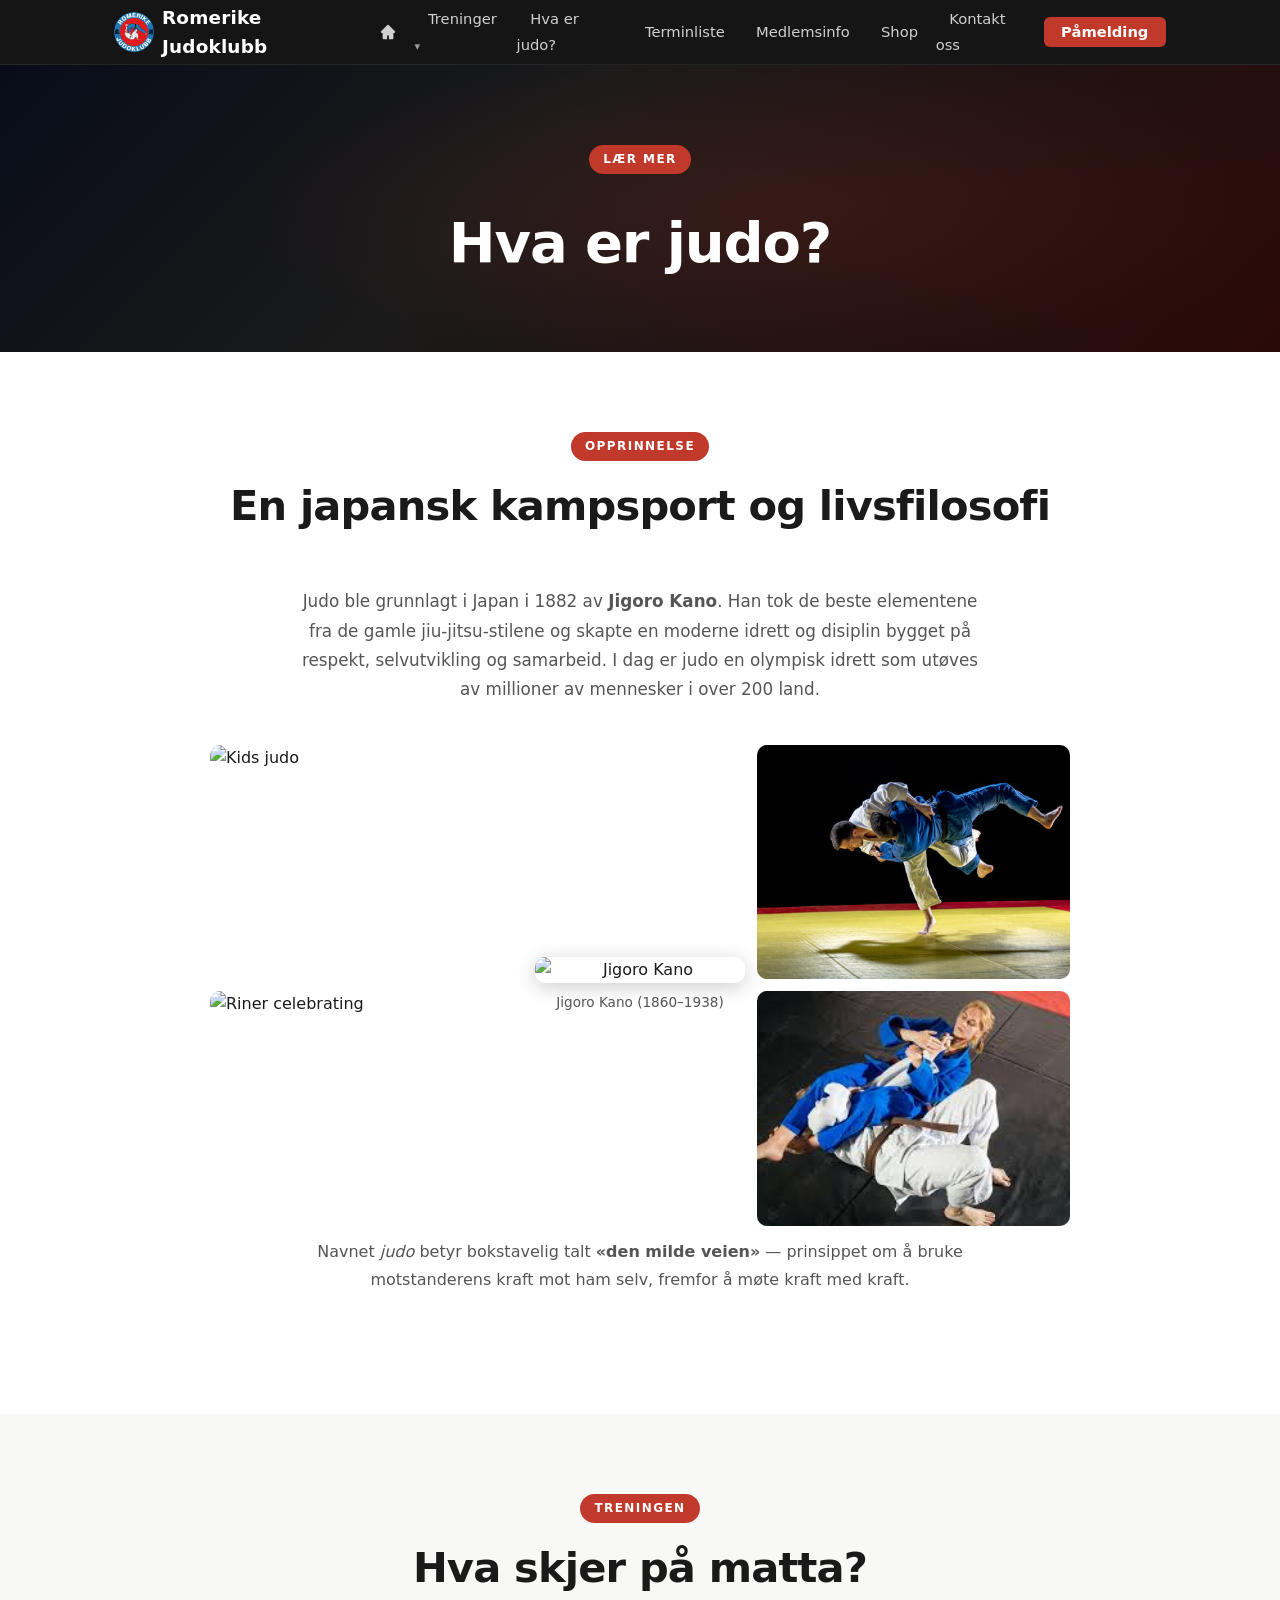
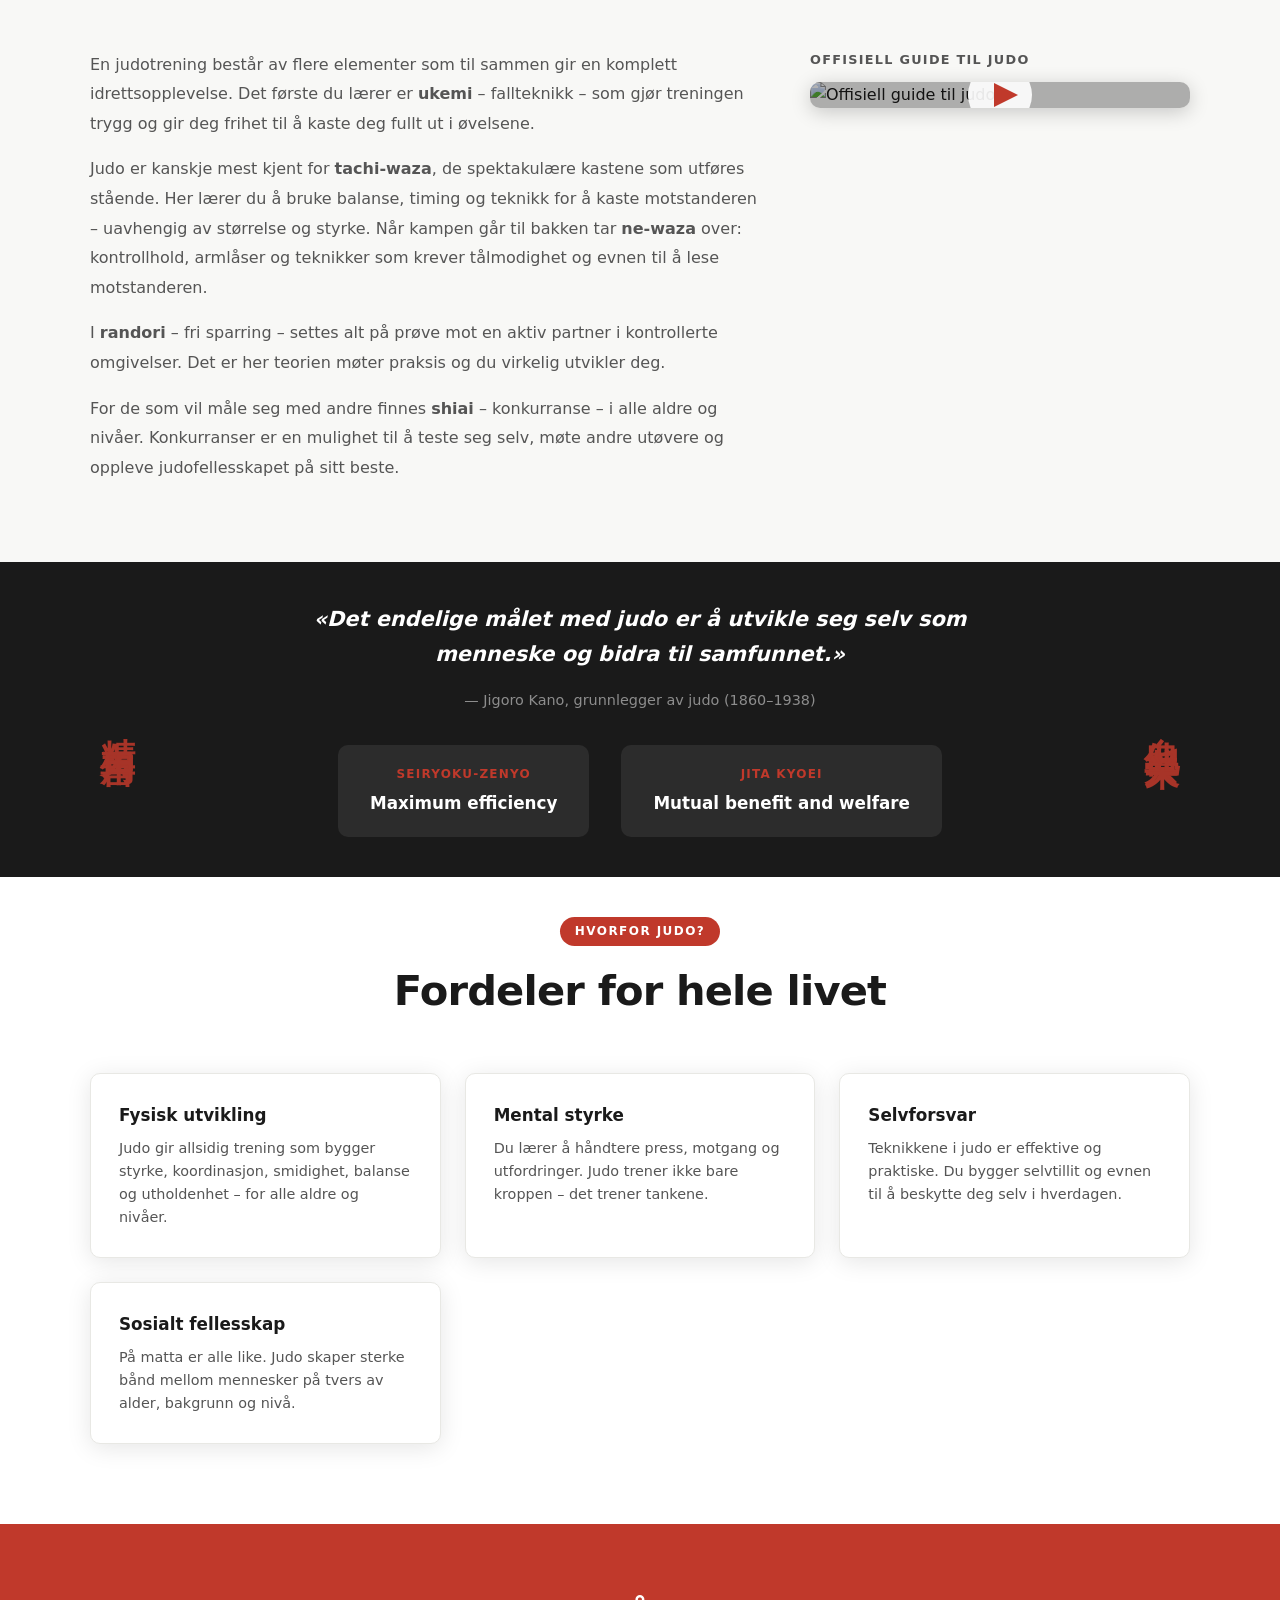
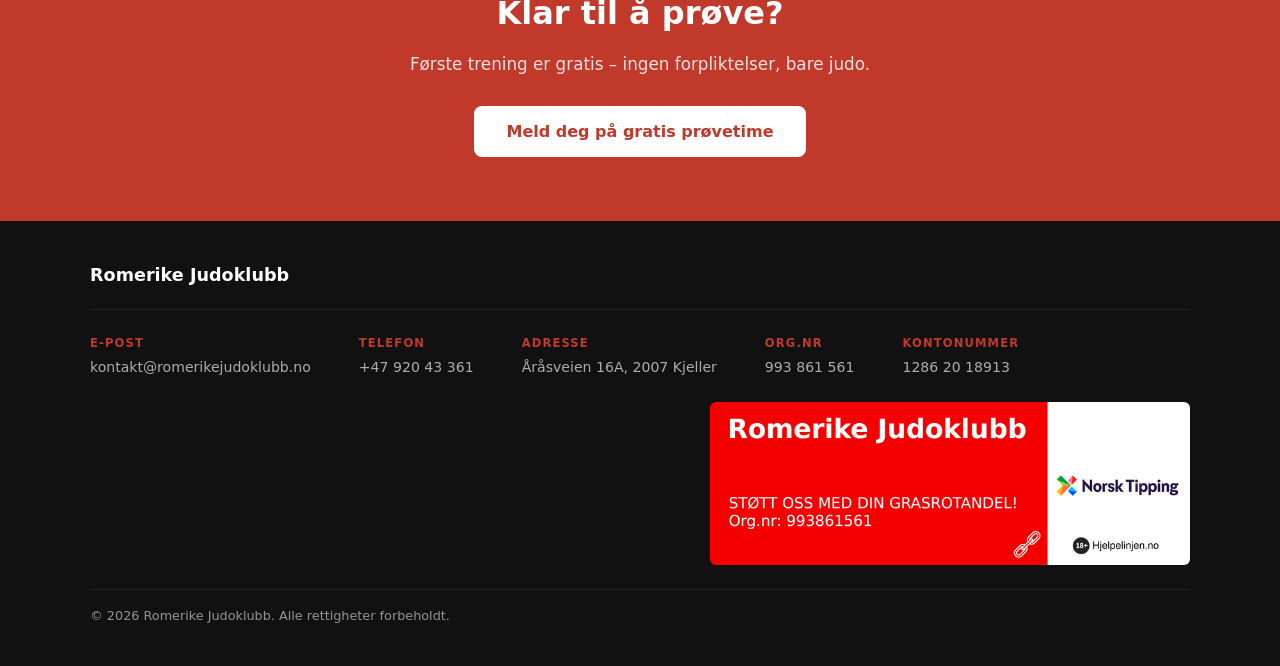
==== commit b301aa65: "Add favicon to all pages" ====
--- a/hva-er-judo.html
+++ b/hva-er-judo.html
@@ -5,6 +5,7 @@
   <meta name="viewport" content="width=device-width, initial-scale=1.0" />
   <title>Hva er judo? – Romerike Judoklubb</title>
   <link rel="stylesheet" href="style.css" />
+  <link rel="icon" href="pictures/logo.webp" type="image/webp">
   <style>
     /* ── Founder photo gallery ── */
     .founder-gallery {
@@ -292,15 +293,15 @@
       <ul class="nav-links" id="nav-links">
         <li><a href="index.html" class="nav-home" aria-label="Hjem"><svg xmlns="http://www.w3.org/2000/svg" width="18" height="18" viewBox="0 0 20 20" fill="currentColor" aria-hidden="true"><path d="M10.707 2.293a1 1 0 0 0-1.414 0l-7 7A1 1 0 0 0 3 11h1v6a1 1 0 0 0 1 1h4v-4h2v4h4a1 1 0 0 0 1-1v-6h1a1 1 0 0 0 .707-1.707l-7-7z"/></svg><span class="nav-home-text">Hjem</span></a></li>
         <li class="dropdown">
-          <a href="index.html#om-oss" class="dropdown-toggle">Om oss <span class="dropdown-arrow">▾</span></a>
+          <a href="index.html#treninger" class="dropdown-toggle">Treninger <span class="dropdown-arrow">▾</span></a>
           <ul class="dropdown-menu">
+            <li><a href="index.html#treninger">Timeplan</a></li>
             <li><a href="kurs.html">Partioversikt</a></li>
             <li><a href="team.html">Våre trenere</a></li>
-            <li><a href="hva-er-judo.html">Hva er judo?</a></li>
           </ul>
         </li>
-        <li><a href="index.html#treninger">Timeplan</a></li>
-        <li><a href="kalender.html">Kalender</a></li>
+        <li><a href="hva-er-judo.html">Hva er judo?</a></li>
+        <li><a href="kalender.html">Terminliste</a></li>
         <li><a href="klubbinfo.html">Medlemsinfo</a></li>
         <li><a href="shop.html">Shop</a></li>
         <li><a href="index.html#kontakt">Kontakt oss</a></li>
--- a/style.css
+++ b/style.css
@@ -14,13 +14,19 @@
   --shadow: 0 4px 24px rgba(0,0,0,0.10);
 }
 
-html { scroll-behavior: smooth; }
+html {
+  scroll-behavior: smooth;
+  overflow-x: clip;
+  width: 100%;
+}
 
 body {
   font-family: 'Segoe UI', system-ui, sans-serif;
   color: var(--dark);
   background: var(--white);
   line-height: 1.6;
+  overflow-x: clip;
+  width: 100%;
 }
 
 a { color: inherit; text-decoration: none; }
@@ -459,6 +465,11 @@
 /* ===== ABOUT IMAGE ===== */
 .about-img-wrap {
   position: relative; border-radius: var(--radius); overflow: hidden;
+  grid-row: 1 / 3;
+}
+
+.about-btns {
+  display: flex; flex-direction: column; gap: 0.75rem; align-self: start;
 }
 
 .about-img-placeholder {
@@ -563,7 +574,10 @@
 
 /* ===== RESPONSIVE ===== */
 @media (max-width: 768px) {
+  .section { padding-left: 0; padding-right: 0; }
+  .container { padding: 0 1.5rem; }
   .about-grid { grid-template-columns: 1fr; gap: 2.5rem; }
+  .about-img-wrap { grid-row: auto; }
   .contact-grid { grid-template-columns: 1fr; gap: 2.5rem; }
   .gallery {
     grid-template-columns: 1fr 1fr;
@@ -591,7 +605,7 @@
     border: none;
     box-shadow: none;
     padding: 0;
-    padding-left: 1rem;
+    text-align: center;
   }
   .dropdown:hover .dropdown-menu { display: none; }
   .dropdown.open .dropdown-menu { display: block; }
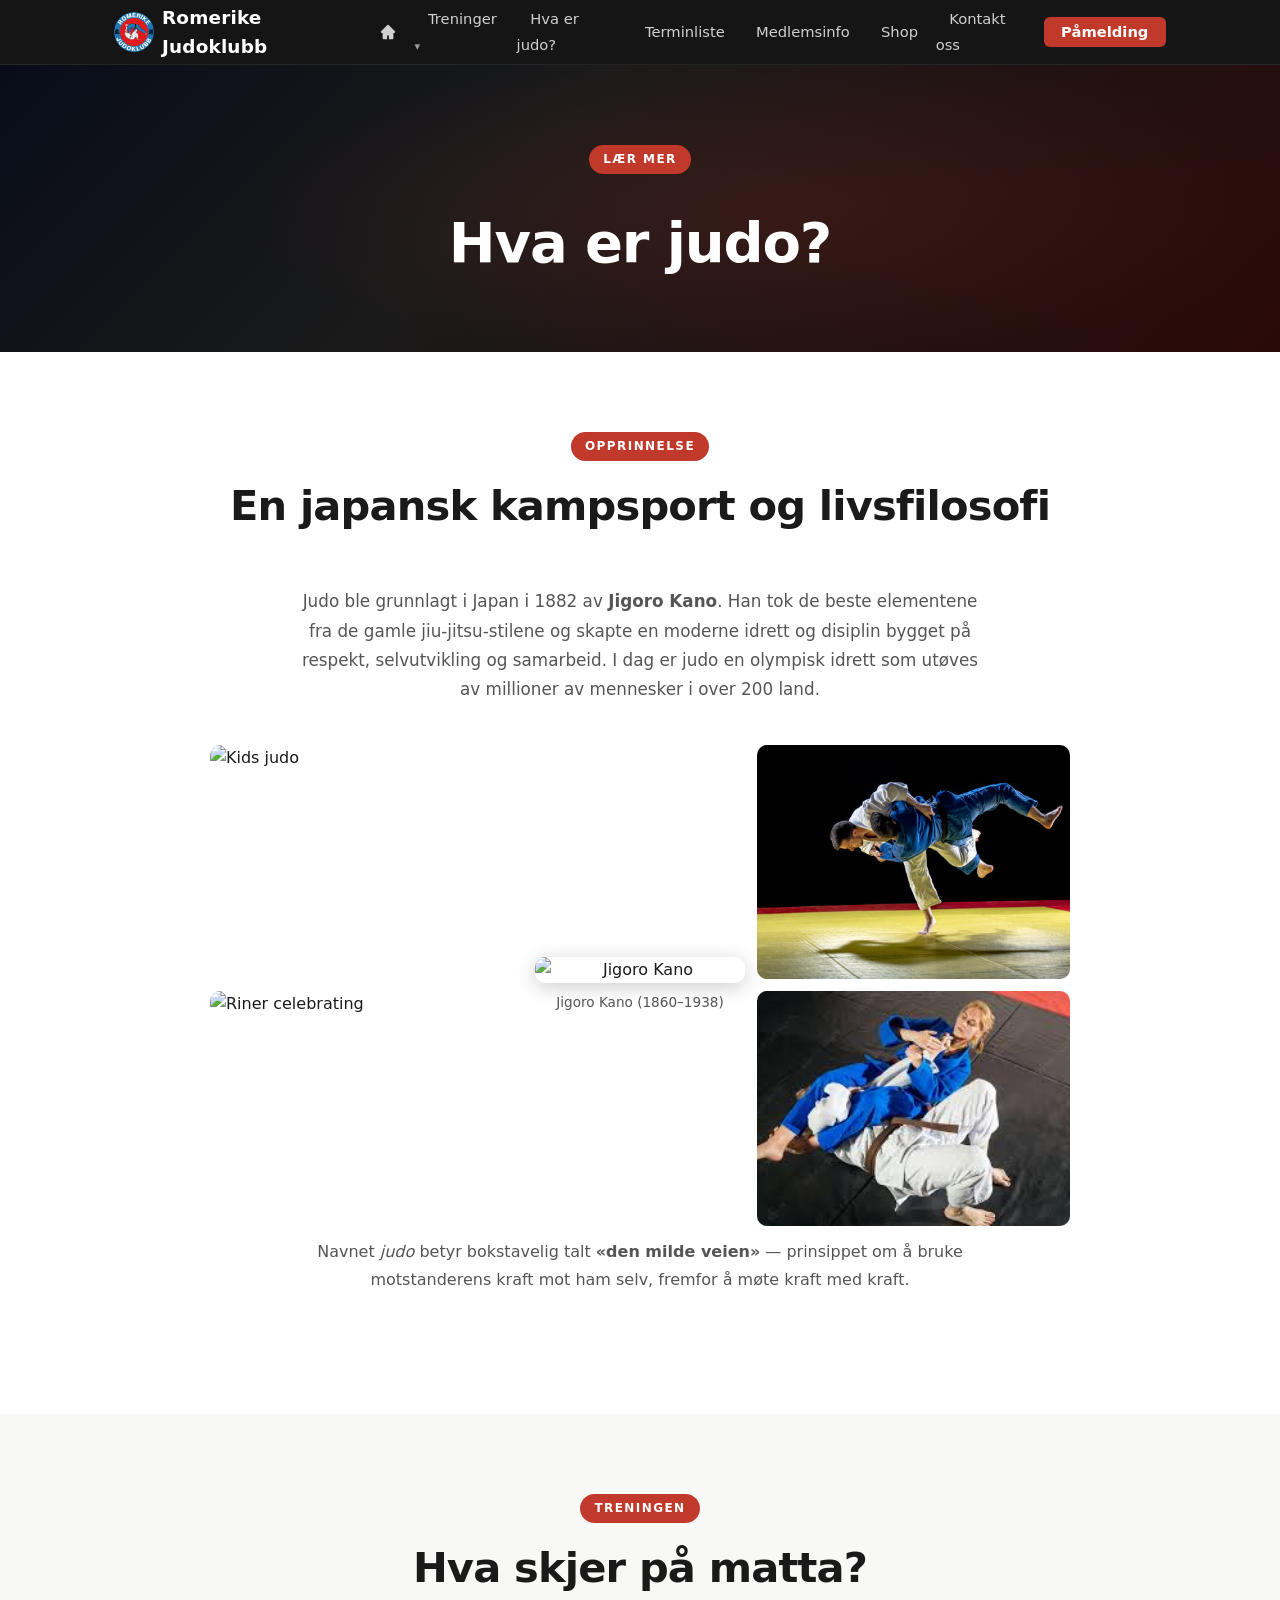
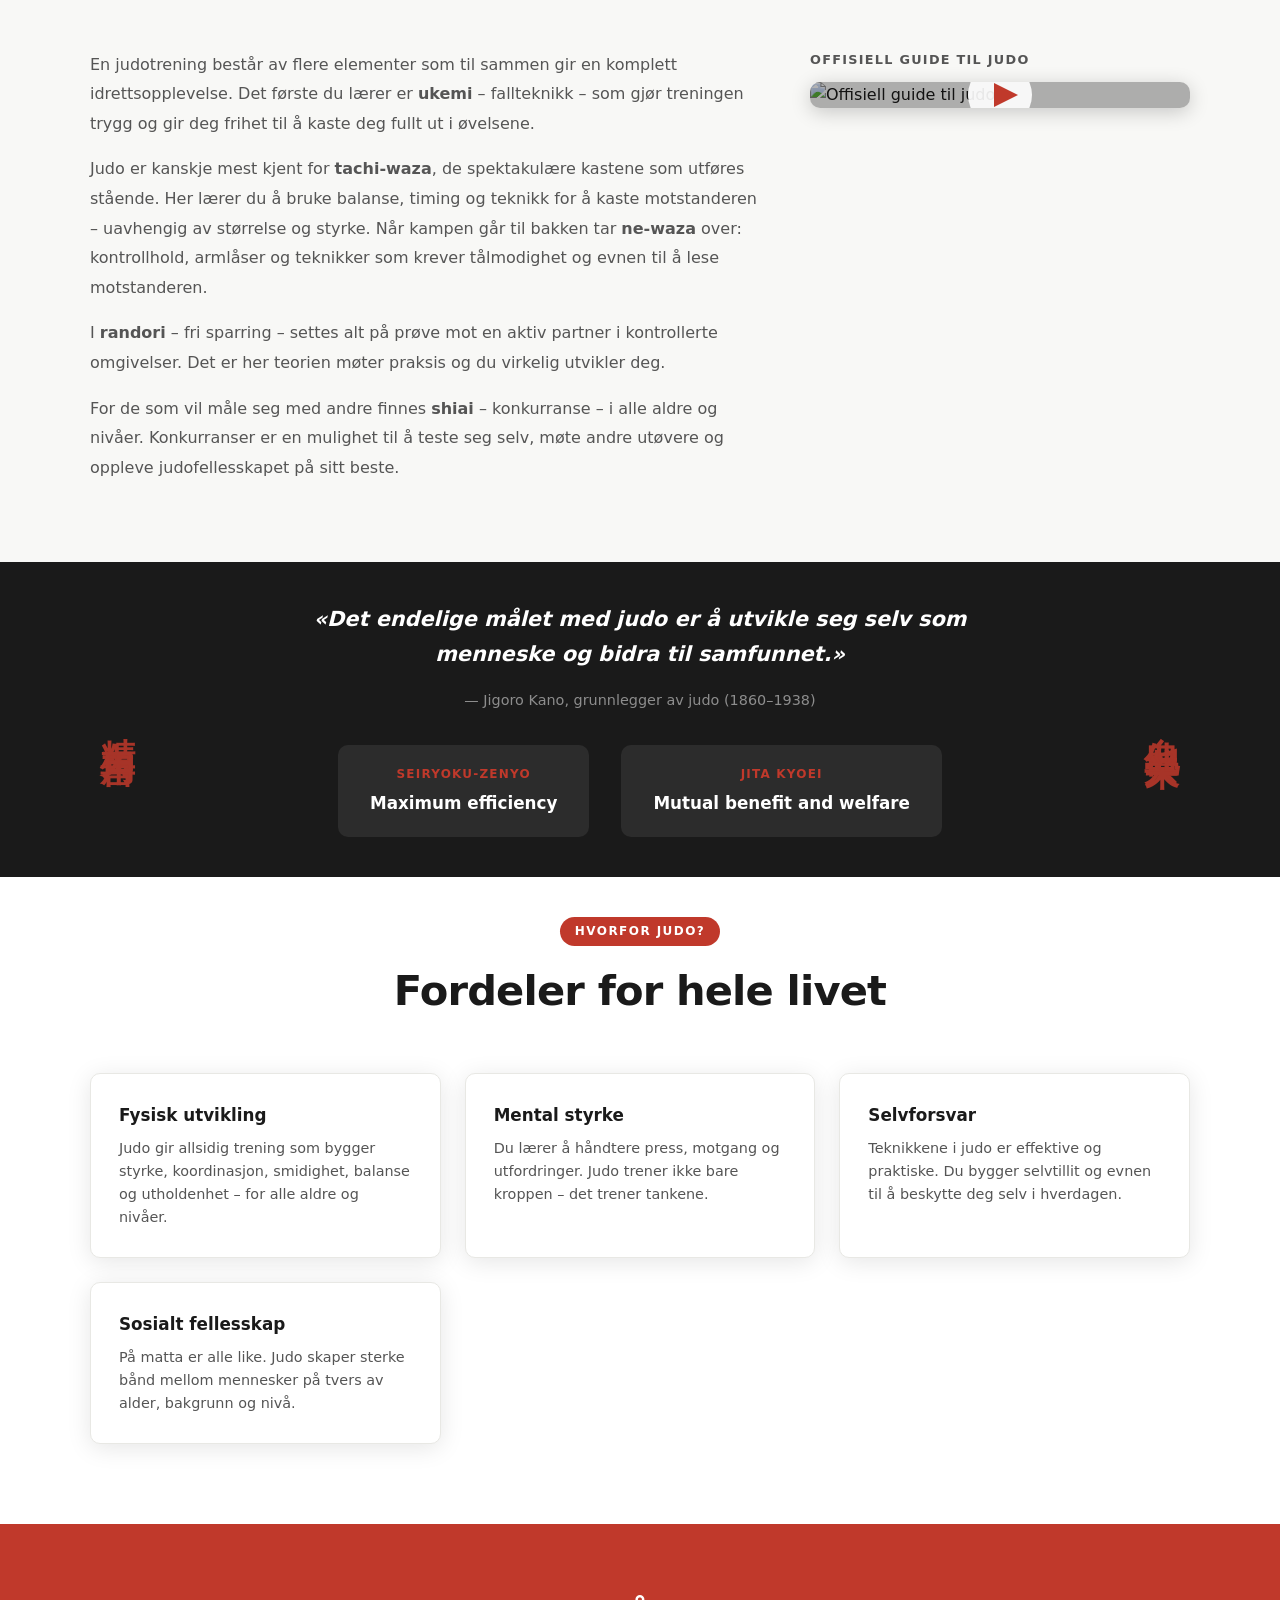
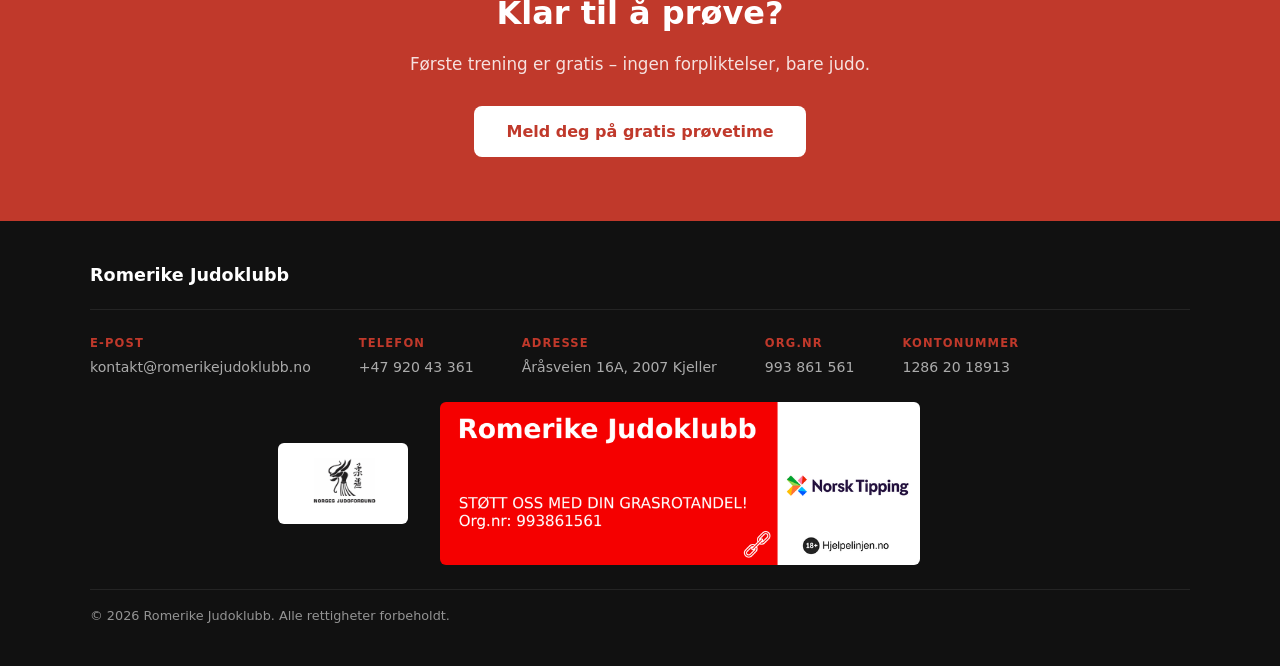
==== commit 425c1cb2: "Fix NJF logo: rename file, move left of grasrot, add white background" ====
--- a/hva-er-judo.html
+++ b/hva-er-judo.html
@@ -471,9 +471,12 @@
           <span>1286 20 18913</span>
         </div>
       </div>
-      <a href="https://www.norsk-tipping.no/grasrotandelen/din-mottaker/993861561" target="_blank" rel="noopener" class="footer-grasrot">
-        <img src="pictures/Grasrot+Plakat+Liggende.webp" alt="Støtt oss med din Grasrotandel – Norsk Tipping" />
-      </a>
+      <div class="footer-logos">
+        <img src="pictures/NJF-logo.jpg" alt="Norges Judo Forbund" class="footer-njf-logo" />
+        <a href="https://www.norsk-tipping.no/grasrotandelen/din-mottaker/993861561" target="_blank" rel="noopener" class="footer-grasrot">
+          <img src="pictures/Grasrot+Plakat+Liggende.webp" alt="Støtt oss med din Grasrotandel – Norsk Tipping" />
+        </a>
+      </div>
       <p class="footer-copy">&copy; 2026 Romerike Judoklubb. Alle rettigheter forbeholdt.</p>
     </div>
   </footer>
--- a/style.css
+++ b/style.css
@@ -444,16 +444,37 @@
 
 .footer-contact-item a:hover { color: var(--white); }
 
+.footer-logos {
+  display: flex;
+  flex-direction: row;
+  align-items: center;
+  gap: 2rem;
+  flex-wrap: wrap;
+  margin-left: auto;
+}
+
 .footer-grasrot {
   display: block;
-  max-width: 480px;
-  margin-left: auto;
+  max-width: min(480px, 100%);
   border-radius: 6px;
   overflow: hidden;
   transition: opacity 0.2s;
 }
 .footer-grasrot:hover { opacity: 0.85; }
 .footer-grasrot img { width: 100%; display: block; }
+
+.footer-njf-logo {
+  display: block;
+  width: 130px;
+  border-radius: 6px;
+  flex-shrink: 0;
+  background: white;
+  padding: 8px;
+}
+
+@media (max-width: 768px) {
+  .footer-logos { flex-direction: column; align-items: flex-start; margin-left: 0; }
+}
 
 .footer-copy {
   font-size: 0.8rem;
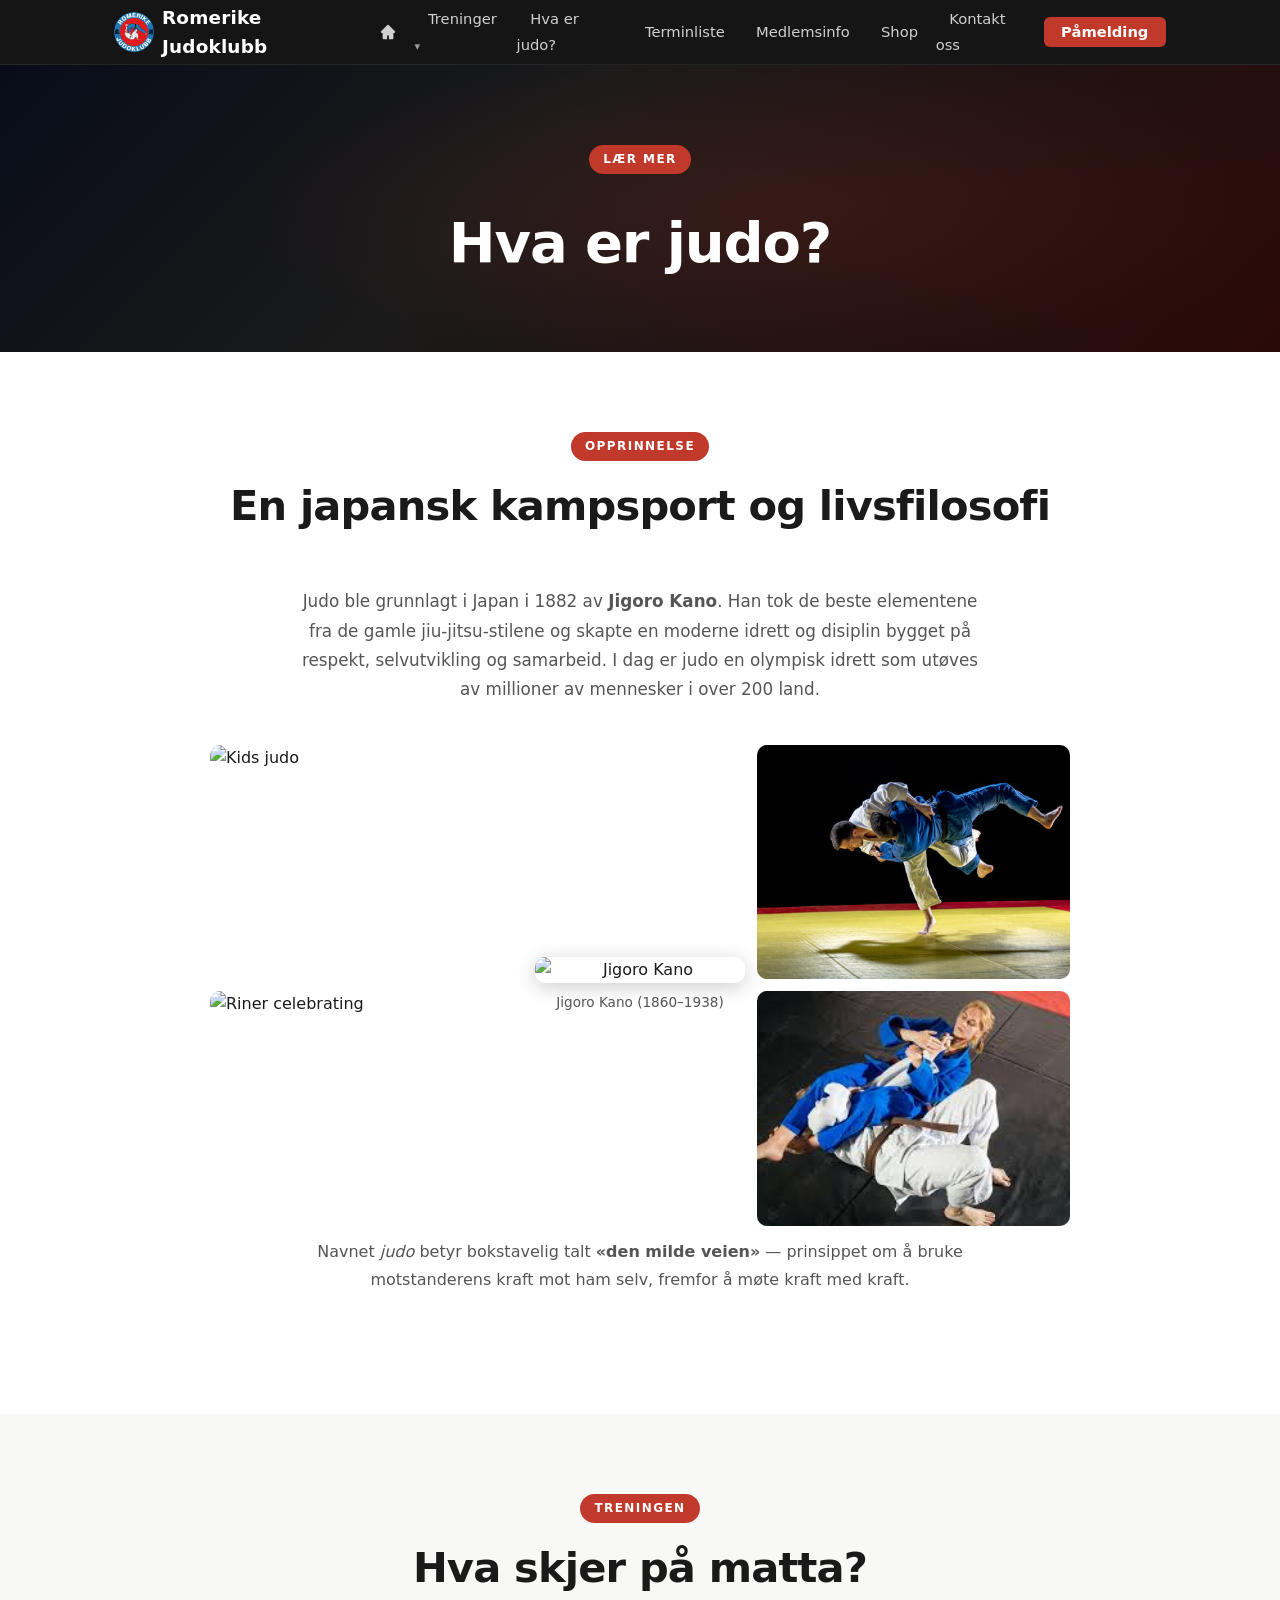
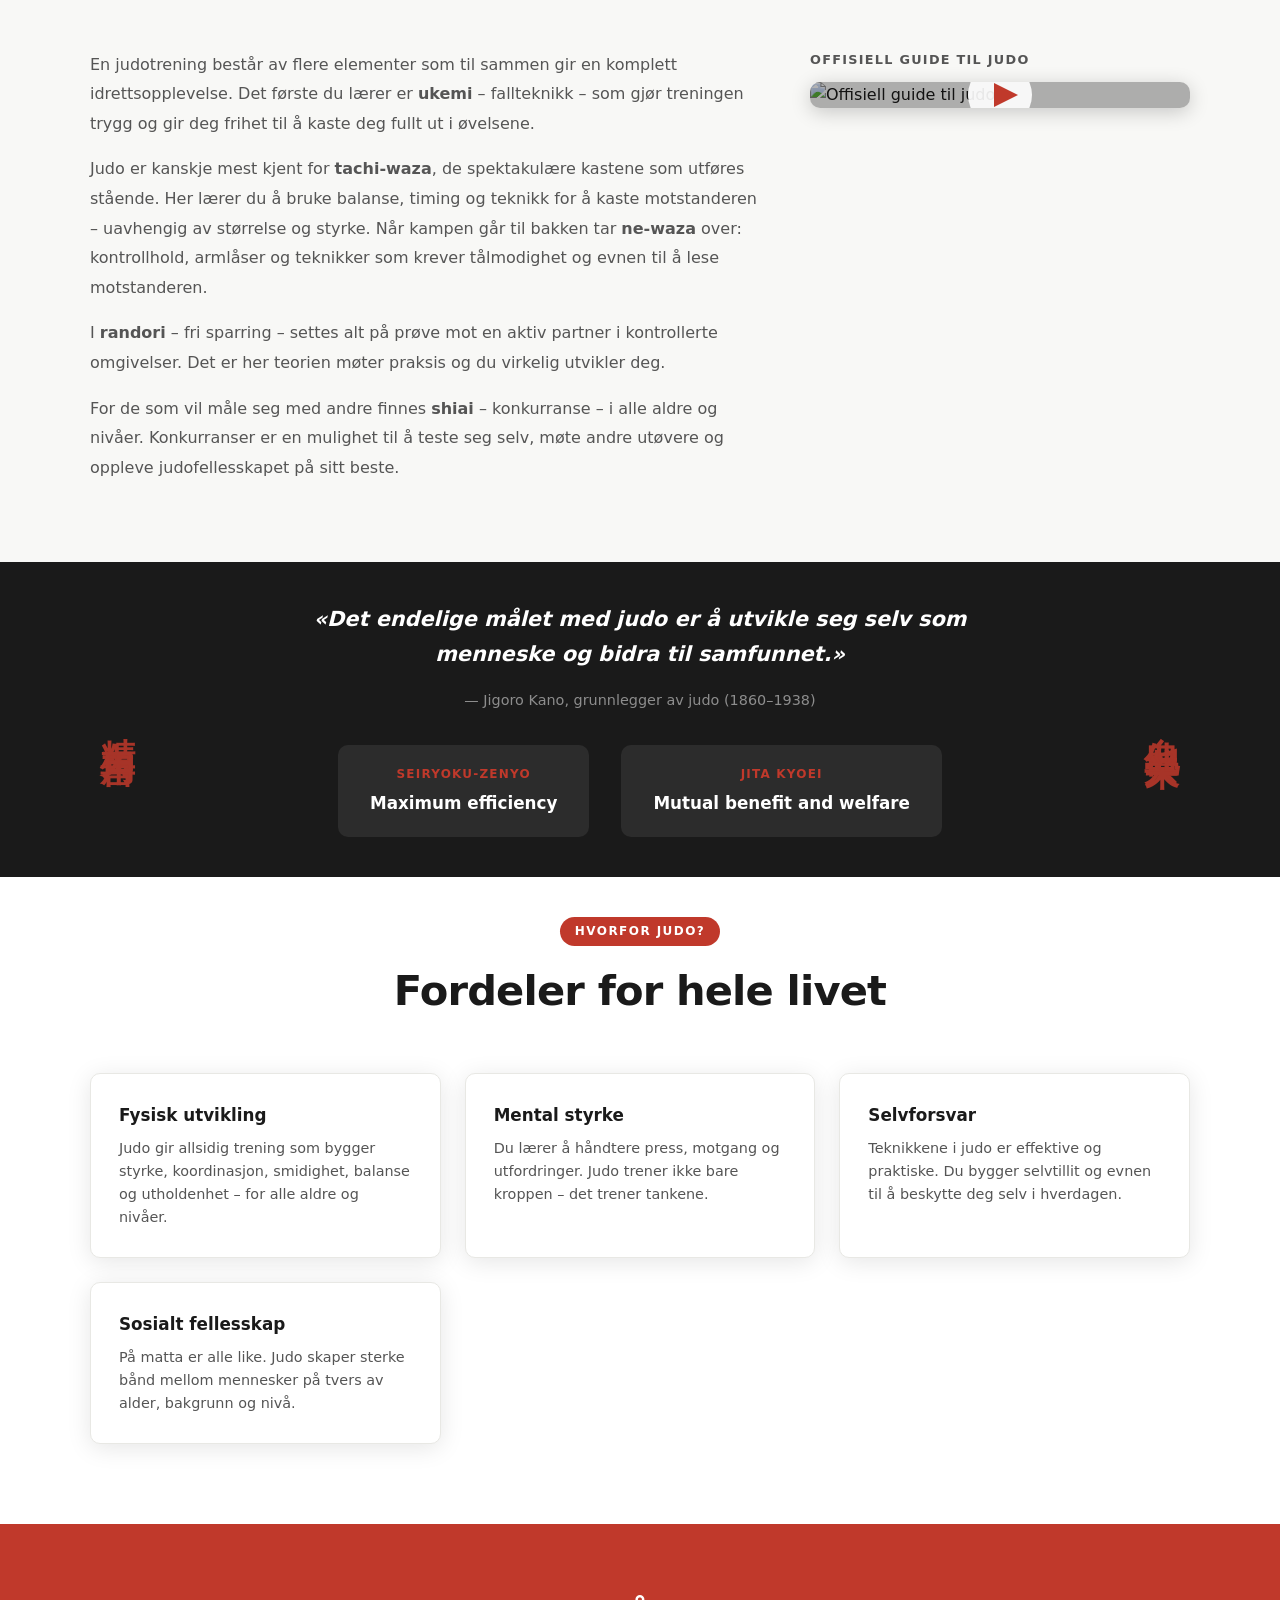
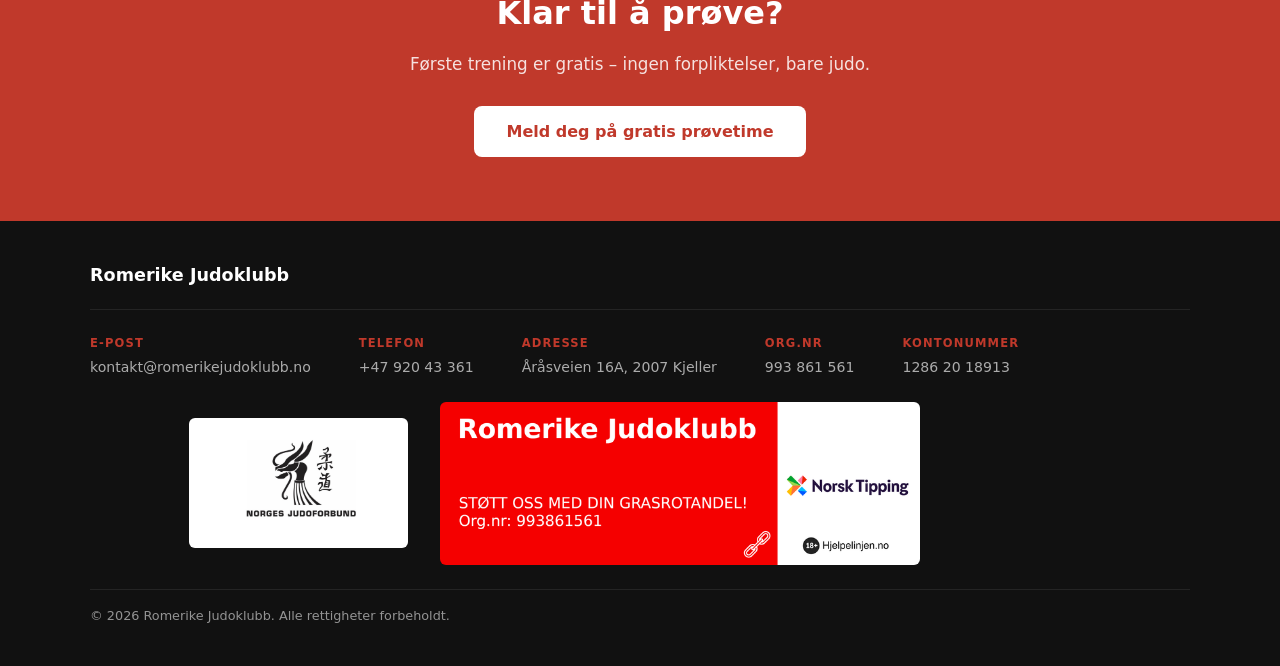
==== commit e2d45c18: "Make NJF logo a link to judo.no with hover effect" ====
--- a/hva-er-judo.html
+++ b/hva-er-judo.html
@@ -472,7 +472,9 @@
         </div>
       </div>
       <div class="footer-logos">
-        <img src="pictures/NJF-logo.jpg" alt="Norges Judo Forbund" class="footer-njf-logo" />
+        <a href="https://www.judo.no/" target="_blank" rel="noopener">
+          <img src="pictures/NJF-logo.jpg" alt="Norges Judo Forbund" class="footer-njf-logo" />
+        </a>
         <a href="https://www.norsk-tipping.no/grasrotandelen/din-mottaker/993861561" target="_blank" rel="noopener" class="footer-grasrot">
           <img src="pictures/Grasrot+Plakat+Liggende.webp" alt="Støtt oss med din Grasrotandel – Norsk Tipping" />
         </a>
--- a/style.css
+++ b/style.css
@@ -463,9 +463,13 @@
 .footer-grasrot:hover { opacity: 0.85; }
 .footer-grasrot img { width: 100%; display: block; }
 
+.footer-logos a:not(.footer-grasrot) { transition: opacity 0.2s; }
+.footer-logos a:not(.footer-grasrot):hover { opacity: 0.85; }
+
 .footer-njf-logo {
   display: block;
-  width: 130px;
+  height: 130px;
+  width: auto;
   border-radius: 6px;
   flex-shrink: 0;
   background: white;
